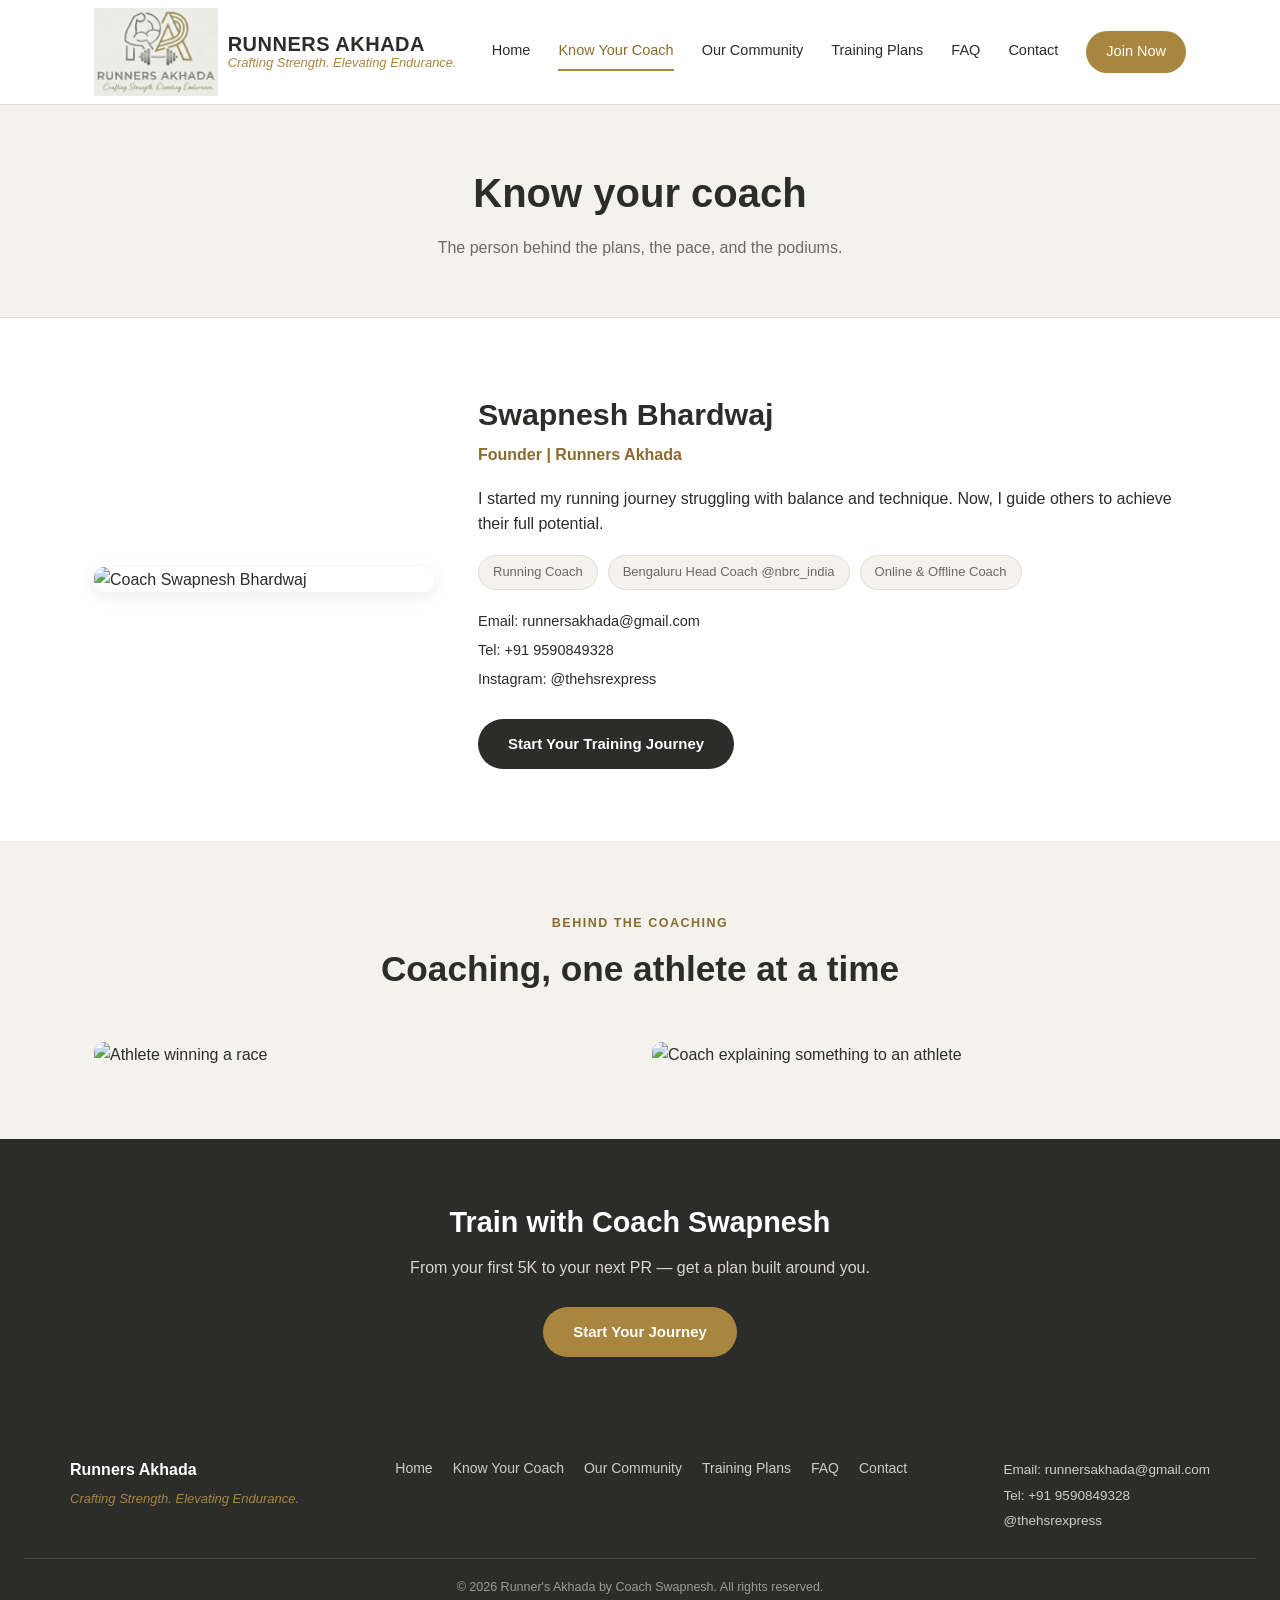
==== coach.html @ b5b7749e "Redesign: new nav tabs, logo, native forms, Google Sheets integration" ====
<!DOCTYPE html>
<html lang="en">
<head>
<meta charset="UTF-8">
<meta name="viewport" content="width=device-width, initial-scale=1.0">
<title>Know Your Coach — Runners Akhada</title>
<link rel="icon" href="assets/images/logo.jpeg">
<link rel="stylesheet" href="assets/style.css">
</head>
<body>

<header class="site-header">
  <div class="nav-wrap">
    <a href="index.html" class="brand">
      <img src="assets/images/logo.jpeg" alt="Runners Akhada logo">
      <span class="brand-text">
        <span class="name">RUNNERS AKHADA</span>
        <span class="tagline">Crafting Strength. Elevating Endurance.</span>
      </span>
    </a>
    <nav class="nav-links">
      <a href="index.html">Home</a>
      <a href="coach.html" class="active">Know Your Coach</a>
      <a href="community.html">Our Community</a>
      <a href="training.html">Training Plans</a>
      <a href="faq.html">FAQ</a>
      <a href="contact.html">Contact</a>
      <a href="form.html" class="nav-cta">Join Now</a>
    </nav>
    <button class="nav-toggle" aria-label="Toggle menu">&#9776;</button>
  </div>
</header>

<div class="page-hero">
  <h1>Know your coach</h1>
  <p>The person behind the plans, the pace, and the podiums.</p>
</div>

<section>
  <div class="container">
    <div class="coach-layout">
      <div class="coach-photo">
        <img src="https://framerusercontent.com/images/xiGLgNmDRwI4Eb32fKWvaq6P7h4.png" alt="Coach Swapnesh Bhardwaj">
      </div>
      <div>
        <div class="coach-title">Swapnesh Bhardwaj</div>
        <div class="coach-sub">Founder | Runners Akhada</div>
        <p>I started my running journey struggling with balance and technique. Now, I guide others to achieve their full potential.</p>
        <div class="coach-meta">
          <span>Running Coach</span>
          <span>Bengaluru Head Coach @nbrc_india</span>
          <span>Online &amp; Offline Coach</span>
        </div>
        <div class="coach-contact">
          <div>Email: runnersakhada@gmail.com</div>
          <div>Tel: +91 9590849328</div>
          <div><a href="https://www.instagram.com/thehsrexpress/" target="_blank" rel="noopener">Instagram: @thehsrexpress</a></div>
        </div>
        <a href="form.html" class="btn btn-dark" style="margin-top:22px;">Start Your Training Journey</a>
      </div>
    </div>
  </div>
</section>

<section class="bg-cream">
  <div class="container">
    <div class="section-head">
      <div class="eyebrow">Behind the coaching</div>
      <h2>Coaching, one athlete at a time</h2>
    </div>
    <div class="grid grid-2">
      <img src="https://framerusercontent.com/images/MWQJ2oXomYD1Ax98qj75iZ4owGE.png" alt="Athlete winning a race" style="border-radius:10px;">
      <img src="https://framerusercontent.com/images/8lKQIagOcEDwIqkeNZQlhcYDmXc.png" alt="Coach explaining something to an athlete" style="border-radius:10px;">
    </div>
  </div>
</section>

<section class="cta-band">
  <h2>Train with Coach Swapnesh</h2>
  <p>From your first 5K to your next PR — get a plan built around you.</p>
  <a href="form.html" class="btn btn-primary">Start Your Journey</a>
</section>

<footer class="site-footer">
  <div class="footer-inner">
    <div>
      <div class="footer-brand">Runners Akhada</div>
      <div class="footer-tagline">Crafting Strength. Elevating Endurance.</div>
    </div>
    <div class="footer-links">
      <a href="index.html">Home</a>
      <a href="coach.html">Know Your Coach</a>
      <a href="community.html">Our Community</a>
      <a href="training.html">Training Plans</a>
      <a href="faq.html">FAQ</a>
      <a href="contact.html">Contact</a>
    </div>
    <div class="footer-contact">
      <div>Email: runnersakhada@gmail.com</div>
      <div>Tel: +91 9590849328</div>
      <div><a href="https://www.instagram.com/thehsrexpress/" target="_blank" rel="noopener">@thehsrexpress</a></div>
    </div>
  </div>
  <div class="footer-bottom">&copy; 2026 Runner's Akhada by Coach Swapnesh. All rights reserved.</div>
</footer>

<script src="assets/script.js"></script>
</body>
</html>
---- assets/style.css ----
/* ============================================
   Runners Akhada — Main Stylesheet
   Palette pulled from new logo: charcoal grey + gold
   ============================================ */

:root {
  --gold: #a9863f;
  --gold-dark: #8a6c2f;
  --charcoal: #4a4a48;
  --charcoal-dark: #2c2c2a;
  --cream: #f4f2ec;
  --white: #ffffff;
  --text-main: #2c2c2a;
  --text-muted: #6b6a64;
  --border: #e2ded2;
  --radius: 10px;
  --shadow: 0 4px 18px rgba(0,0,0,0.08);
  --max-width: 1140px;
  font-size: 16px;
}

* { box-sizing: border-box; margin: 0; padding: 0; }

body {
  font-family: -apple-system, BlinkMacSystemFont, "Segoe UI", Roboto, Helvetica, Arial, sans-serif;
  color: var(--text-main);
  background: var(--white);
  line-height: 1.6;
  -webkit-font-smoothing: antialiased;
}

img { max-width: 100%; display: block; }
a { color: inherit; text-decoration: none; }
ul { list-style: none; }

.container {
  max-width: var(--max-width);
  margin: 0 auto;
  padding: 0 24px;
}

/* ---------- Header / Nav ---------- */
.site-header {
  position: sticky;
  top: 0;
  z-index: 100;
  background: var(--white);
  border-bottom: 1px solid var(--border);
}

.nav-wrap {
  max-width: var(--max-width);
  margin: 0 auto;
  padding: 8px 24px;
  display: flex;
  align-items: center;
  justify-content: space-between;
}

.brand {
  display: flex;
  align-items: center;
  gap: 10px;
}

.brand img {
  height: 88px;
  width: auto;
}

.brand-text {
  display: flex;
  flex-direction: column;
  line-height: 1.15;
}

.brand-text .name {
  font-weight: 700;
  font-size: 20px;
  letter-spacing: 0.5px;
  color: var(--charcoal-dark);
}

.brand-text .tagline {
  font-size: 13px;
  color: var(--gold);
  font-style: italic;
}

.nav-links {
  display: flex;
  align-items: center;
  gap: 28px;
}

.nav-links a {
  font-size: 14.5px;
  font-weight: 500;
  color: var(--text-main);
  padding: 6px 0;
  border-bottom: 2px solid transparent;
  transition: border-color 0.2s, color 0.2s;
}

.nav-links a:hover,
.nav-links a.active {
  color: var(--gold-dark);
  border-bottom-color: var(--gold);
}

.nav-cta {
  background: var(--gold);
  color: #fff !important;
  padding: 9px 20px !important;
  border-radius: 999px;
  border-bottom: none !important;
}

.nav-cta:hover {
  background: var(--gold-dark);
  border-bottom: none !important;
}

.nav-toggle {
  display: none;
  background: none;
  border: none;
  font-size: 24px;
  cursor: pointer;
  color: var(--charcoal-dark);
}

@media (max-width: 860px) {
  .nav-links {
    position: fixed;
    top: 104px;
    left: 0;
    right: 0;
    background: var(--white);
    flex-direction: column;
    align-items: flex-start;
    padding: 20px 24px;
    gap: 16px;
    border-bottom: 1px solid var(--border);
    box-shadow: var(--shadow);
    transform: translateY(-140%);
    transition: transform 0.25s ease;
  }
  .nav-links.open { transform: translateY(0); }
  .nav-toggle { display: block; }
}

/* ---------- Hero ---------- */
.hero {
  position: relative;
  background: linear-gradient(135deg, var(--charcoal-dark), var(--charcoal));
  color: #fff;
  padding: 90px 24px 100px;
  text-align: center;
  overflow: hidden;
}

.hero::after {
  content: "";
  position: absolute;
  inset: 0;
  background: radial-gradient(circle at 80% 20%, rgba(169,134,63,0.25), transparent 60%);
  pointer-events: none;
}

.hero-inner {
  position: relative;
  z-index: 1;
  max-width: 760px;
  margin: 0 auto;
}

.hero .eyebrow {
  color: var(--gold);
  text-transform: uppercase;
  letter-spacing: 2px;
  font-size: 13px;
  font-weight: 600;
  margin-bottom: 14px;
}

.hero h1 {
  font-size: clamp(2.1rem, 5vw, 3.2rem);
  font-weight: 700;
  line-height: 1.15;
  margin-bottom: 18px;
}

.hero p.lead {
  font-size: 17px;
  color: #d8d6ce;
  max-width: 560px;
  margin: 0 auto 32px;
}

.btn {
  display: inline-block;
  padding: 13px 30px;
  border-radius: 999px;
  font-weight: 600;
  font-size: 15px;
  cursor: pointer;
  border: none;
  transition: transform 0.15s ease, background 0.2s;
}

.btn-primary {
  background: var(--gold);
  color: #fff;
}
.btn-primary:hover { background: var(--gold-dark); transform: translateY(-1px); }

.btn-outline {
  background: transparent;
  color: #fff;
  border: 1.5px solid rgba(255,255,255,0.5);
}
.btn-outline:hover { border-color: #fff; }

.btn-dark {
  background: var(--charcoal-dark);
  color: #fff;
}
.btn-dark:hover { background: #1c1c1b; }

/* ---------- Section basics ---------- */
section { padding: 72px 0; }
.section-tight { padding: 48px 0; }

.section-head {
  text-align: center;
  max-width: 620px;
  margin: 0 auto 44px;
}

.section-head .eyebrow {
  color: var(--gold-dark);
  text-transform: uppercase;
  letter-spacing: 1.5px;
  font-size: 12.5px;
  font-weight: 700;
  margin-bottom: 8px;
}

.section-head h2 {
  font-size: clamp(1.6rem, 3.5vw, 2.2rem);
  font-weight: 700;
  color: var(--charcoal-dark);
  margin-bottom: 10px;
}

.section-head p {
  color: var(--text-muted);
  font-size: 15.5px;
}

.bg-cream { background: var(--cream); }

/* ---------- Cards / Grid ---------- */
.grid {
  display: grid;
  gap: 24px;
}
.grid-4 { grid-template-columns: repeat(4, 1fr); }
.grid-3 { grid-template-columns: repeat(3, 1fr); }
.grid-2 { grid-template-columns: repeat(2, 1fr); }

@media (max-width: 900px) {
  .grid-4 { grid-template-columns: repeat(2, 1fr); }
  .grid-3 { grid-template-columns: repeat(2, 1fr); }
}
@media (max-width: 620px) {
  .grid-4, .grid-3, .grid-2 { grid-template-columns: 1fr; }
}

.card {
  background: #fff;
  border: 1px solid var(--border);
  border-radius: var(--radius);
  padding: 26px 22px;
  transition: box-shadow 0.2s, transform 0.2s;
}
.card:hover { box-shadow: var(--shadow); transform: translateY(-3px); }

.card .icon-wrap {
  width: 48px;
  height: 48px;
  border-radius: 12px;
  background: rgba(169,134,63,0.12);
  display: flex;
  align-items: center;
  justify-content: center;
  margin-bottom: 16px;
  font-size: 22px;
  color: var(--gold-dark);
}

.card h3 {
  font-size: 17px;
  font-weight: 700;
  margin-bottom: 8px;
  color: var(--charcoal-dark);
}

.card p {
  font-size: 14.5px;
  color: var(--text-muted);
}

/* ---------- Stats ---------- */
.stats {
  display: grid;
  grid-template-columns: repeat(4, 1fr);
  gap: 24px;
  text-align: center;
}
.stats.stats-3 { grid-template-columns: repeat(3, 1fr); }
.stats .stat-num {
  font-size: 2.4rem;
  font-weight: 700;
  color: var(--gold-dark);
}
.stats .stat-label {
  font-size: 13.5px;
  color: var(--text-muted);
  margin-top: 4px;
}
@media (max-width: 620px) {
  .stats { grid-template-columns: repeat(2, 1fr); }
  .stats.stats-3 { grid-template-columns: 1fr; }
}

/* ---------- Testimonials ---------- */
.testimonial-card {
  background: #fff;
  border: 1px solid var(--border);
  border-radius: var(--radius);
  overflow: hidden;
}
.testimonial-card img {
  width: 100%;
  height: 220px;
  object-fit: cover;
}
.testimonial-card .body { padding: 20px; }
.testimonial-card h4 { font-size: 15px; color: var(--gold-dark); margin-bottom: 8px; }
.testimonial-card p.quote { font-size: 14px; color: var(--text-muted); font-style: italic; margin-bottom: 14px; }
.testimonial-card .who { font-size: 13.5px; font-weight: 700; color: var(--charcoal-dark); }
.testimonial-card .role { font-size: 12.5px; color: var(--text-muted); }

/* ---------- Coach section ---------- */
.coach-layout {
  display: grid;
  grid-template-columns: 340px 1fr;
  gap: 44px;
  align-items: center;
}
@media (max-width: 800px) {
  .coach-layout { grid-template-columns: 1fr; }
}
.coach-photo img {
  border-radius: var(--radius);
  box-shadow: var(--shadow);
}
.coach-title { font-size: 1.9rem; font-weight: 700; color: var(--charcoal-dark); margin-bottom: 4px; }
.coach-sub { color: var(--gold-dark); font-weight: 600; margin-bottom: 18px; }
.coach-meta { display: flex; flex-wrap: wrap; gap: 10px; margin: 18px 0; }
.coach-meta span {
  background: var(--cream);
  border: 1px solid var(--border);
  padding: 6px 14px;
  border-radius: 999px;
  font-size: 13px;
  color: var(--text-muted);
}
.coach-contact { margin-top: 20px; font-size: 14.5px; color: var(--text-main); }
.coach-contact div { margin-bottom: 6px; }

/* ---------- Community grid ---------- */
.community-grid {
  display: grid;
  grid-template-columns: repeat(3, 1fr);
  gap: 16px;
}
.community-grid img {
  border-radius: var(--radius);
  height: 220px;
  width: 100%;
  object-fit: cover;
}
@media (max-width: 700px) {
  .community-grid { grid-template-columns: repeat(2, 1fr); }
}

/* ---------- FAQ ---------- */
.faq-item {
  border-bottom: 1px solid var(--border);
}
.faq-question {
  width: 100%;
  text-align: left;
  background: none;
  border: none;
  padding: 20px 4px;
  font-size: 15.5px;
  font-weight: 600;
  color: var(--charcoal-dark);
  display: flex;
  justify-content: space-between;
  align-items: center;
  cursor: pointer;
}
.faq-question .plus {
  font-size: 20px;
  color: var(--gold);
  transition: transform 0.2s;
  flex-shrink: 0;
  margin-left: 16px;
}
.faq-item.open .faq-question .plus { transform: rotate(45deg); }

.faq-answer {
  max-height: 0;
  overflow: hidden;
  transition: max-height 0.25s ease;
  font-size: 14.5px;
  color: var(--text-muted);
}
.faq-item.open .faq-answer { max-height: 300px; }
.faq-answer p { padding: 0 4px 20px; }

/* ---------- Forms ---------- */
.form-card {
  background: #fff;
  border: 1px solid var(--border);
  border-radius: var(--radius);
  padding: 36px;
  max-width: 560px;
  margin: 0 auto;
  box-shadow: var(--shadow);
}
.form-card-wide { max-width: 720px; }
.form-row-2 {
  display: grid;
  grid-template-columns: 1fr 1fr;
  gap: 18px;
}
@media (max-width: 560px) {
  .form-row-2 { grid-template-columns: 1fr; }
}
.form-row { margin-bottom: 18px; }
.form-row label {
  display: block;
  font-size: 13.5px;
  font-weight: 600;
  color: var(--charcoal-dark);
  margin-bottom: 6px;
}
.form-row input,
.form-row select,
.form-row textarea {
  width: 100%;
  padding: 11px 14px;
  border: 1px solid var(--border);
  border-radius: 8px;
  font-size: 14.5px;
  font-family: inherit;
  background: var(--cream);
}
.form-row input:focus,
.form-row select:focus,
.form-row textarea:focus {
  outline: none;
  border-color: var(--gold);
  background: #fff;
}
.form-row textarea { resize: vertical; min-height: 100px; }

.form-section-title {
  font-size: 16px;
  font-weight: 700;
  color: var(--gold-dark);
  margin: 30px 0 16px;
  padding-bottom: 8px;
  border-bottom: 1px solid var(--border);
}
.form-section-title:first-child { margin-top: 0; }

.checkbox-group {
  display: flex;
  flex-wrap: wrap;
  gap: 10px;
}
.checkbox-group label {
  display: flex;
  align-items: center;
  gap: 7px;
  background: var(--cream);
  border: 1px solid var(--border);
  padding: 8px 13px;
  border-radius: 8px;
  font-size: 13.5px;
  font-weight: 500;
  color: var(--text-main);
  cursor: pointer;
}
.checkbox-group input {
  width: auto;
  accent-color: var(--gold);
}

.field-hint { display: block; font-size: 12.5px; color: var(--text-muted); font-weight: 400; margin-top: 4px; }

.form-submit {
  width: 100%;
  padding: 13px;
  font-size: 15px;
}
.form-note {
  font-size: 13px;
  color: var(--text-muted);
  margin-top: 14px;
  text-align: center;
}
.form-success {
  display: none;
  background: rgba(169,134,63,0.12);
  border: 1px solid var(--gold);
  color: var(--gold-dark);
  padding: 14px 16px;
  border-radius: 8px;
  font-size: 14px;
  margin-bottom: 18px;
}

/* ---------- CTA band ---------- */
.cta-band {
  background: var(--charcoal-dark);
  color: #fff;
  text-align: center;
  padding: 60px 24px;
}
.cta-band h2 { font-size: 1.8rem; margin-bottom: 10px; }
.cta-band p { color: #d8d6ce; margin-bottom: 26px; }

/* ---------- Footer ---------- */
.site-footer {
  background: var(--charcoal-dark);
  color: #cfcdc4;
  padding: 40px 24px 24px;
}
.footer-inner {
  max-width: var(--max-width);
  margin: 0 auto;
  display: flex;
  justify-content: space-between;
  flex-wrap: wrap;
  gap: 24px;
  margin-bottom: 24px;
}
.footer-brand { font-weight: 700; color: #fff; font-size: 16px; margin-bottom: 6px; }
.footer-tagline { font-size: 13px; color: var(--gold); font-style: italic; }
.footer-links { display: flex; gap: 20px; flex-wrap: wrap; font-size: 14px; }
.footer-links a:hover { color: var(--gold); }
.footer-contact { font-size: 13.5px; line-height: 1.9; }
.footer-bottom {
  border-top: 1px solid rgba(255,255,255,0.1);
  padding-top: 18px;
  font-size: 12.5px;
  color: #9c9a92;
  text-align: center;
}

/* ---------- Page hero (inner pages) ---------- */
.page-hero {
  background: var(--cream);
  padding: 56px 24px;
  text-align: center;
  border-bottom: 1px solid var(--border);
}
.page-hero h1 {
  font-size: clamp(1.8rem, 4vw, 2.5rem);
  font-weight: 700;
  color: var(--charcoal-dark);
}
.page-hero p {
  color: var(--text-muted);
  margin-top: 10px;
  max-width: 520px;
  margin-left: auto;
  margin-right: auto;
}
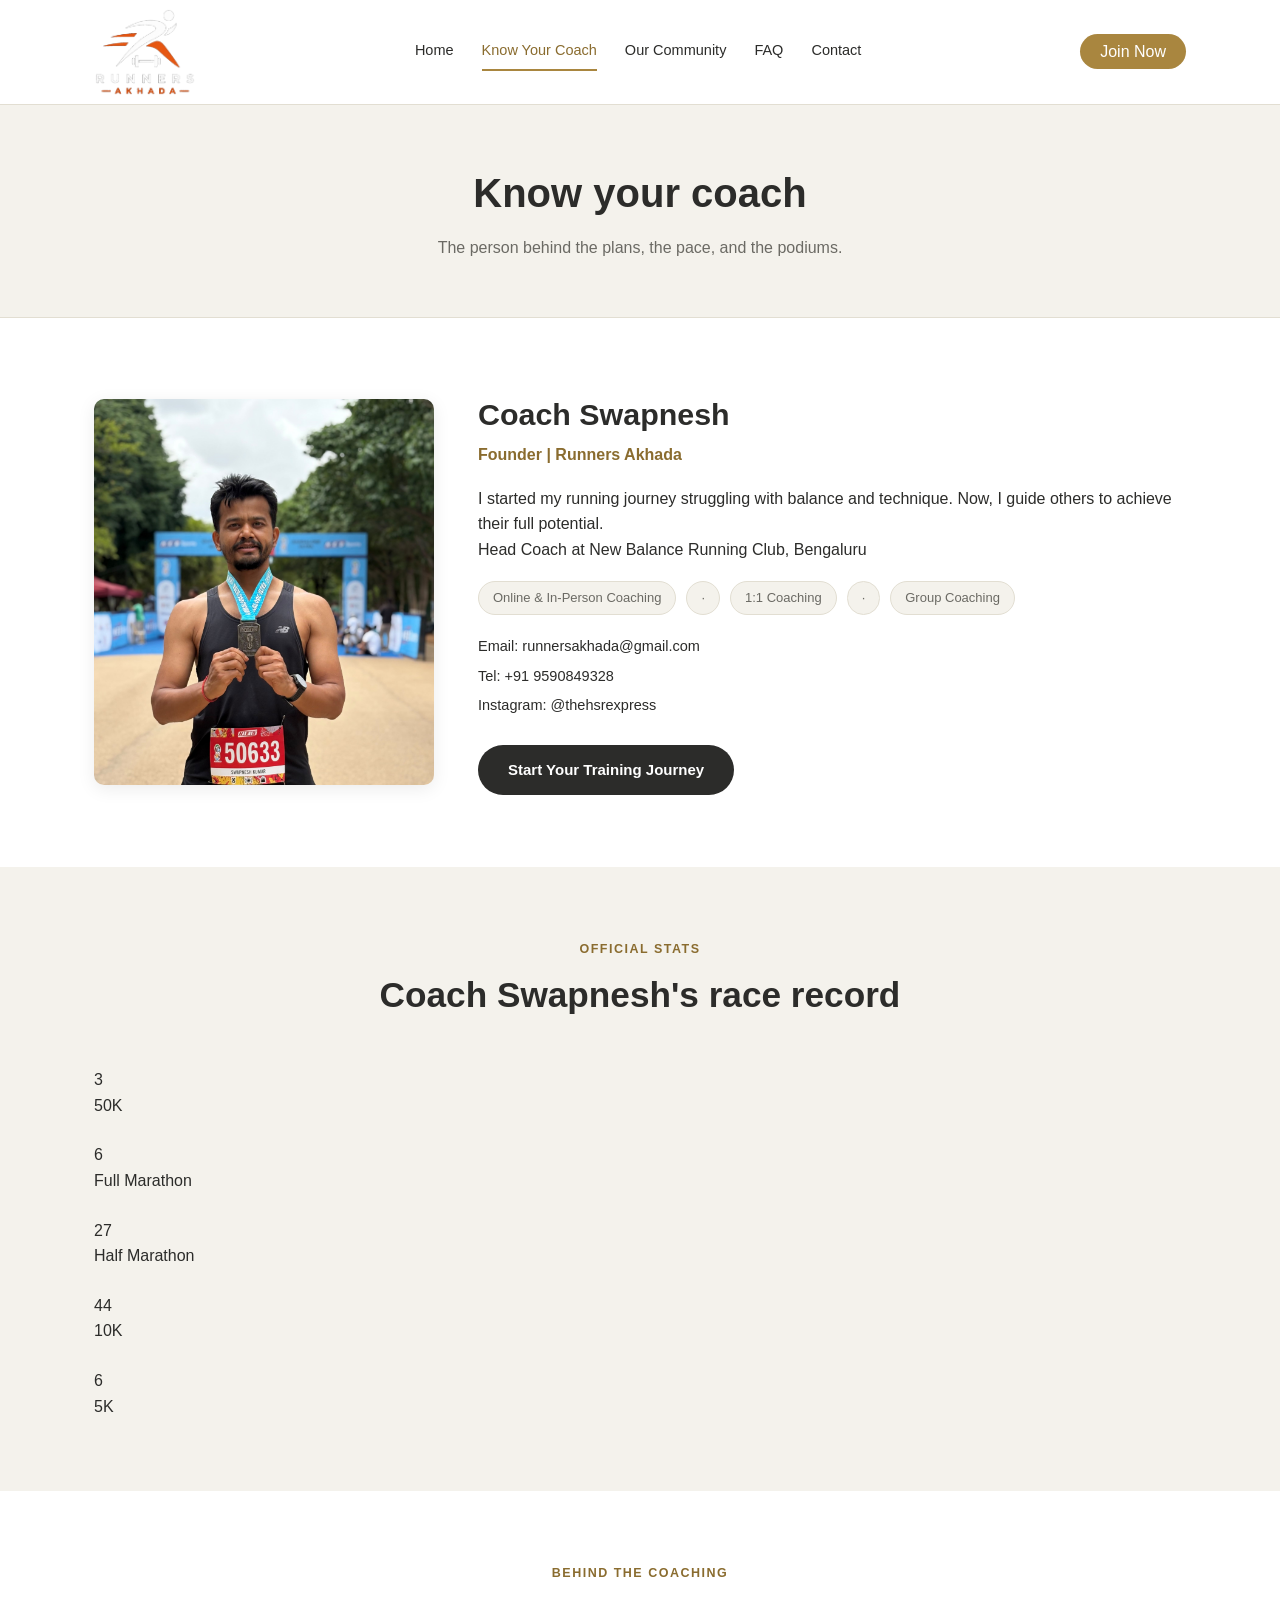
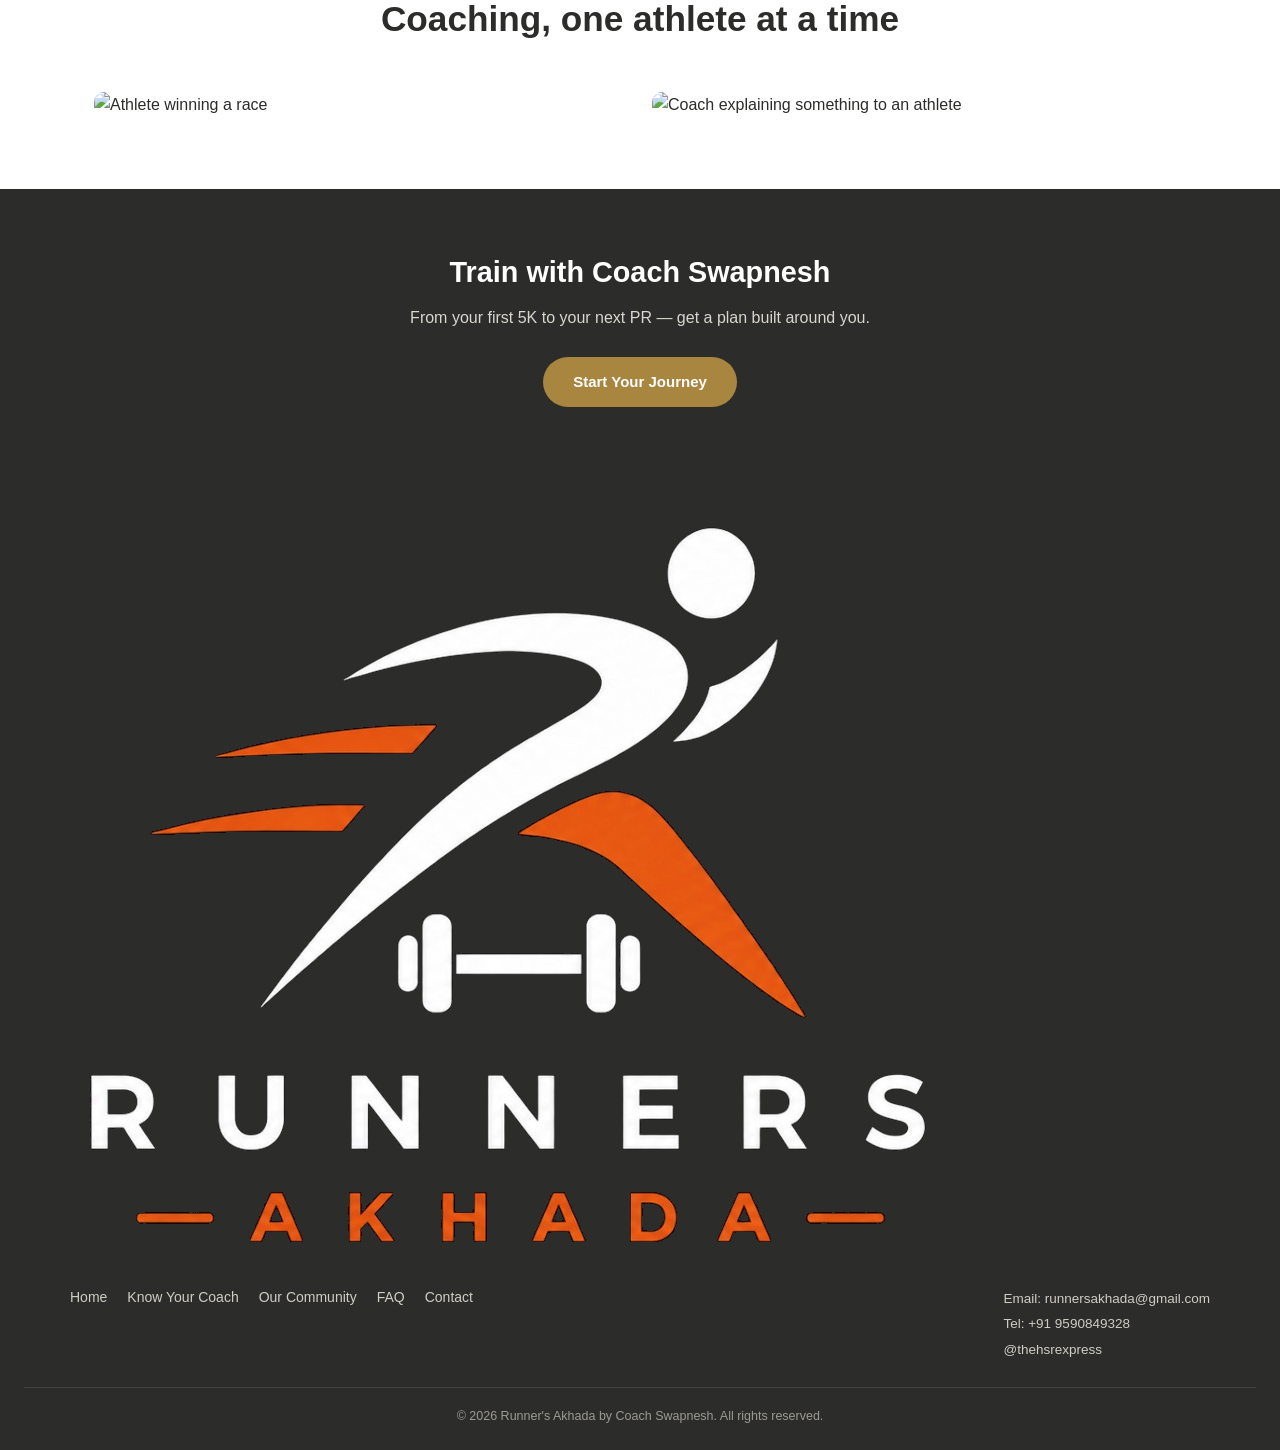
==== commit ef7239a3: "added feedback, changed the logo and layout" ====
--- a/coach.html
+++ b/coach.html
@@ -4,7 +4,7 @@
 <meta charset="UTF-8">
 <meta name="viewport" content="width=device-width, initial-scale=1.0">
 <title>Know Your Coach — Runners Akhada</title>
-<link rel="icon" href="assets/images/logo.jpeg">
+<link rel="icon" href="assets/images/logo-dark.png">
 <link rel="stylesheet" href="assets/style.css">
 </head>
 <body>
@@ -12,22 +12,19 @@
 <header class="site-header">
   <div class="nav-wrap">
     <a href="index.html" class="brand">
-      <img src="assets/images/logo.jpeg" alt="Runners Akhada logo">
-      <span class="brand-text">
-        <span class="name">RUNNERS AKHADA</span>
-        <span class="tagline">Crafting Strength. Elevating Endurance.</span>
-      </span>
+      <img src="assets/images/logo-dark.png" alt="Runners Akhada logo">
     </a>
     <nav class="nav-links">
       <a href="index.html">Home</a>
       <a href="coach.html" class="active">Know Your Coach</a>
       <a href="community.html">Our Community</a>
-      <a href="training.html">Training Plans</a>
       <a href="faq.html">FAQ</a>
       <a href="contact.html">Contact</a>
+          </nav>
+    <div class="nav-right">
       <a href="form.html" class="nav-cta">Join Now</a>
-    </nav>
-    <button class="nav-toggle" aria-label="Toggle menu">&#9776;</button>
+      <button class="nav-toggle" aria-label="Toggle menu">&#9776;</button>
+    </div>
   </div>
 </header>
 
@@ -40,17 +37,23 @@
   <div class="container">
     <div class="coach-layout">
       <div class="coach-photo">
-        <img src="https://framerusercontent.com/images/xiGLgNmDRwI4Eb32fKWvaq6P7h4.png" alt="Coach Swapnesh Bhardwaj">
+        <img src="assets/images/coach-profile.jpg" alt="Coach Swapnesh">
       </div>
       <div>
-        <div class="coach-title">Swapnesh Bhardwaj</div>
+        <div class="coach-title">Coach Swapnesh</div>
         <div class="coach-sub">Founder | Runners Akhada</div>
         <p>I started my running journey struggling with balance and technique. Now, I guide others to achieve their full potential.</p>
+
+        <div class="coach-highlight">Head Coach at <span>New Balance Running Club</span>, Bengaluru</div>
+
         <div class="coach-meta">
-          <span>Running Coach</span>
-          <span>Bengaluru Head Coach @nbrc_india</span>
-          <span>Online &amp; Offline Coach</span>
+          <span>Online &amp; In-Person Coaching</span>
+          <span class="divider">&middot;</span>
+          <span>1:1 Coaching</span>
+          <span class="divider">&middot;</span>
+          <span>Group Coaching</span>
         </div>
+
         <div class="coach-contact">
           <div>Email: runnersakhada@gmail.com</div>
           <div>Tel: +91 9590849328</div>
@@ -63,6 +66,37 @@
 </section>
 
 <section class="bg-cream">
+  <div class="container">
+    <div class="section-head">
+      <div class="eyebrow">Official Stats</div>
+      <h2>Coach Swapnesh's race record</h2>
+    </div>
+    <div class="grid grid-5 race-record-grid">
+      <div class="record-card">
+        <div class="record-count">3</div>
+        <div class="record-distance">50K</div>
+      </div>
+      <div class="record-card">
+        <div class="record-count">6</div>
+        <div class="record-distance">Full Marathon</div>
+      </div>
+      <div class="record-card">
+        <div class="record-count">27</div>
+        <div class="record-distance">Half Marathon</div>
+      </div>
+      <div class="record-card">
+        <div class="record-count">44</div>
+        <div class="record-distance">10K</div>
+      </div>
+      <div class="record-card">
+        <div class="record-count">6</div>
+        <div class="record-distance">5K</div>
+      </div>
+    </div>
+  </div>
+</section>
+
+<section>
   <div class="container">
     <div class="section-head">
       <div class="eyebrow">Behind the coaching</div>
@@ -84,14 +118,12 @@
 <footer class="site-footer">
   <div class="footer-inner">
     <div>
-      <div class="footer-brand">Runners Akhada</div>
-      <div class="footer-tagline">Crafting Strength. Elevating Endurance.</div>
+      <img src="assets/images/logo-dark.png" alt="Runners Akhada logo" class="footer-logo">
     </div>
     <div class="footer-links">
       <a href="index.html">Home</a>
       <a href="coach.html">Know Your Coach</a>
       <a href="community.html">Our Community</a>
-      <a href="training.html">Training Plans</a>
       <a href="faq.html">FAQ</a>
       <a href="contact.html">Contact</a>
     </div>
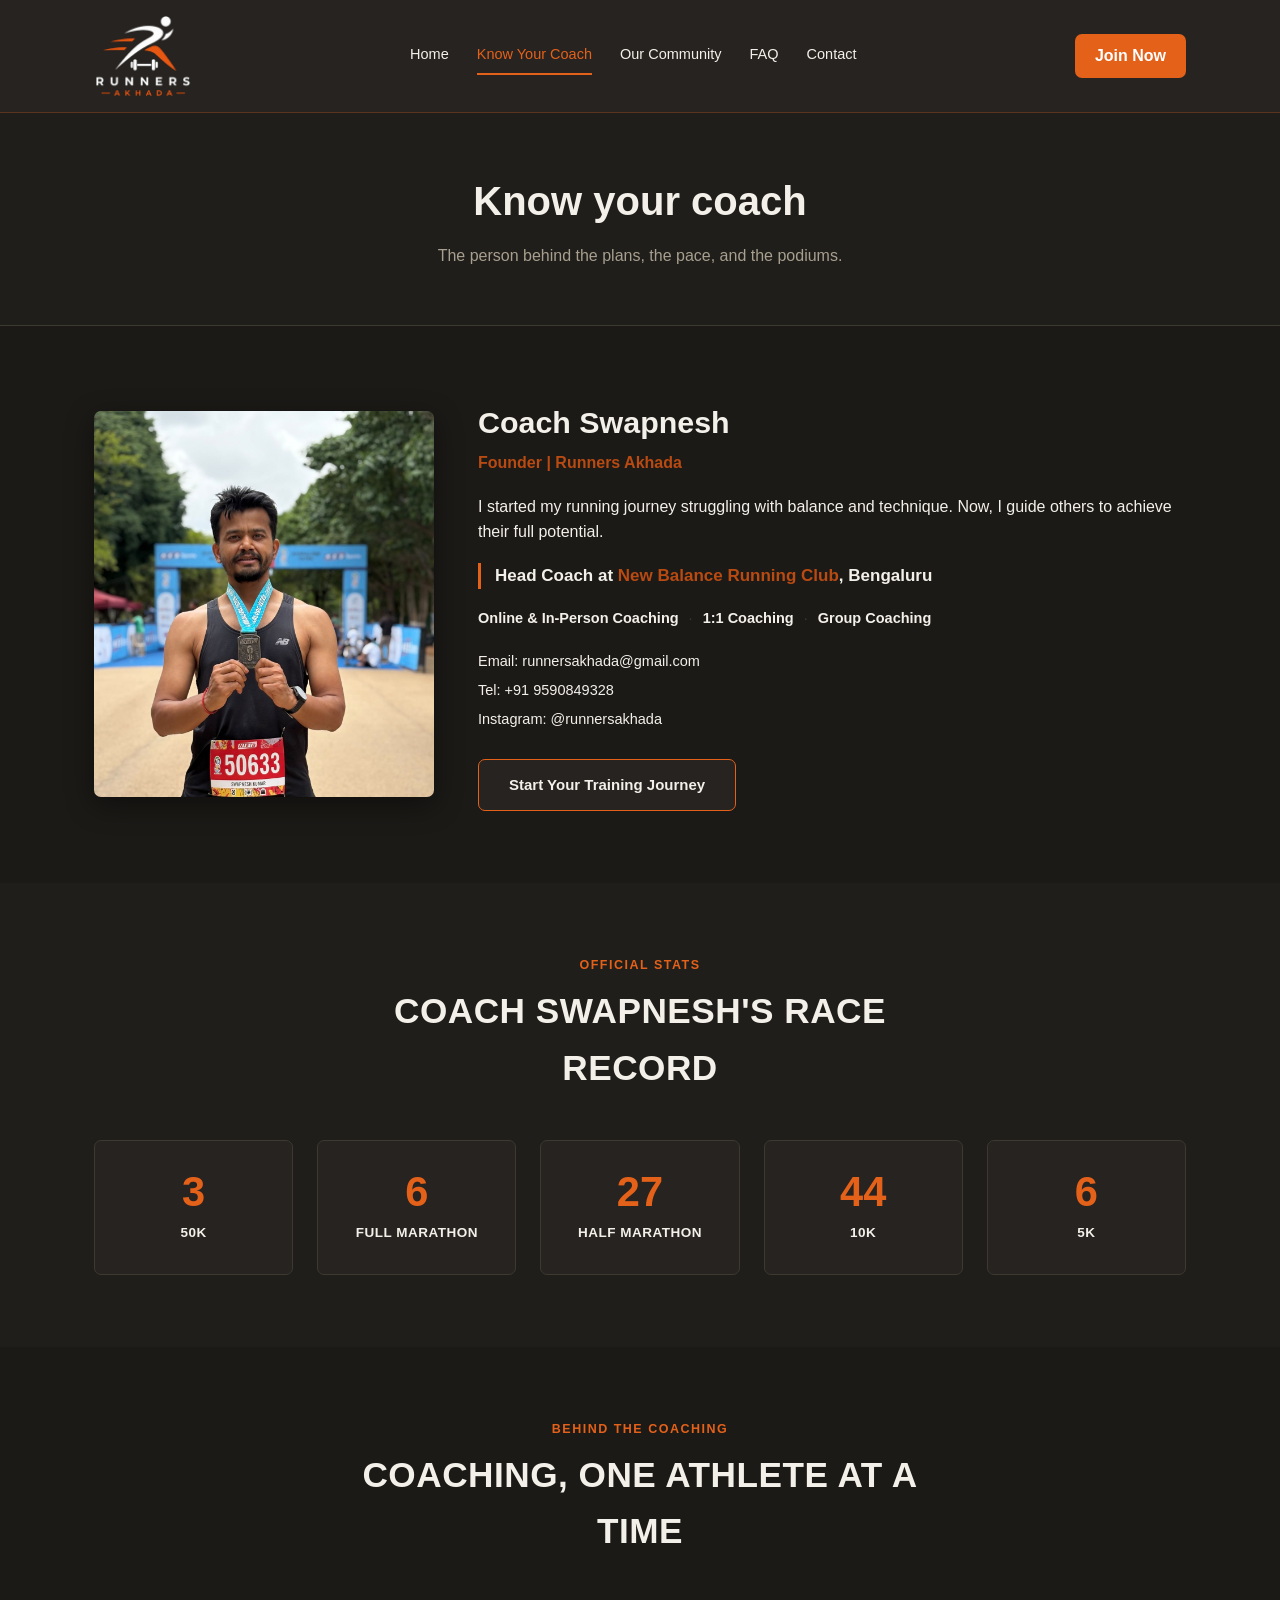
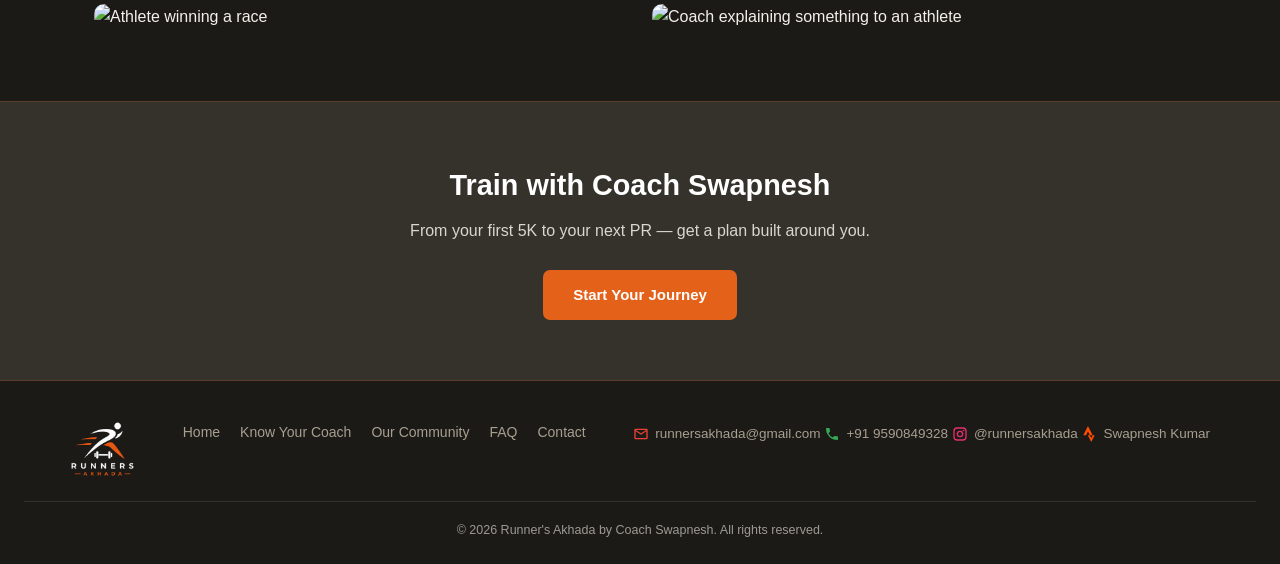
==== commit 6b61333f: "added hero image, fixed the community images" ====
--- a/coach.html
+++ b/coach.html
@@ -57,7 +57,7 @@
         <div class="coach-contact">
           <div>Email: runnersakhada@gmail.com</div>
           <div>Tel: +91 9590849328</div>
-          <div><a href="https://www.instagram.com/thehsrexpress/" target="_blank" rel="noopener">Instagram: @thehsrexpress</a></div>
+          <div class="icon-instagram"><a href="https://www.instagram.com/runnersakhada/" target="_blank" rel="noopener">Instagram: @runnersakhada</a></div>
         </div>
         <a href="form.html" class="btn btn-dark" style="margin-top:22px;">Start Your Training Journey</a>
       </div>
@@ -128,9 +128,10 @@
       <a href="contact.html">Contact</a>
     </div>
     <div class="footer-contact">
-      <div>Email: runnersakhada@gmail.com</div>
-      <div>Tel: +91 9590849328</div>
-      <div><a href="https://www.instagram.com/thehsrexpress/" target="_blank" rel="noopener">@thehsrexpress</a></div>
+      <div class="icon-email"><svg viewBox="0 0 24 24"><path d="M20 4H4a2 2 0 0 0-2 2v12a2 2 0 0 0 2 2h16a2 2 0 0 0 2-2V6a2 2 0 0 0-2-2zm0 2-8 5-8-5h16zm0 12H4V8l8 5 8-5v10z"/></svg> runnersakhada@gmail.com</div>
+      <div class="icon-phone"><svg viewBox="0 0 24 24"><path d="M6.62 10.79a15.05 15.05 0 0 0 6.59 6.59l2.2-2.2a1 1 0 0 1 1.01-.24c1.12.37 2.33.57 3.58.57a1 1 0 0 1 1 1V20a1 1 0 0 1-1 1A17 17 0 0 1 3 4a1 1 0 0 1 1-1h3.5a1 1 0 0 1 1 1c0 1.25.2 2.46.57 3.58a1 1 0 0 1-.24 1.01l-2.2 2.2z"/></svg> +91 9590849328</div>
+      <div class="icon-instagram"><a href="https://www.instagram.com/runnersakhada/" target="_blank" rel="noopener"><svg viewBox="0 0 24 24"><path d="M7.8 2h8.4A5.8 5.8 0 0 1 22 7.8v8.4a5.8 5.8 0 0 1-5.8 5.8H7.8A5.8 5.8 0 0 1 2 16.2V7.8A5.8 5.8 0 0 1 7.8 2zm-.2 2A3.6 3.6 0 0 0 4 7.6v8.8A3.6 3.6 0 0 0 7.6 20h8.8a3.6 3.6 0 0 0 3.6-3.6V7.6A3.6 3.6 0 0 0 16.4 4H7.6zm9.65 1.5a1.25 1.25 0 1 1 0 2.5 1.25 1.25 0 0 1 0-2.5zM12 7a5 5 0 1 1 0 10 5 5 0 0 1 0-10zm0 2a3 3 0 1 0 0 6 3 3 0 0 0 0-6z"/></svg> @runnersakhada</a></div>
+      <div class="icon-strava"><a href="https://strava.app.link/IM3KowOZn5b" target="_blank" rel="noopener"><svg viewBox="0 0 24 24"><path d="M15.387 17.944l-2.089-4.116h-3.065L15.387 24l5.15-10.172h-3.066m-7.008-5.599l2.836 5.598h4.172L10.463 0l-7 13.828h4.169"/></svg> Swapnesh Kumar</a></div>
     </div>
   </div>
   <div class="footer-bottom">&copy; 2026 Runner's Akhada by Coach Swapnesh. All rights reserved.</div>
--- a/assets/style.css
+++ b/assets/style.css
@@ -4,17 +4,20 @@
    ============================================ */
 
 :root {
-  --gold: #a9863f;
-  --gold-dark: #8a6c2f;
-  --charcoal: #4a4a48;
-  --charcoal-dark: #2c2c2a;
-  --cream: #f4f2ec;
-  --white: #ffffff;
-  --text-main: #2c2c2a;
-  --text-muted: #6b6a64;
-  --border: #e2ded2;
-  --radius: 10px;
-  --shadow: 0 4px 18px rgba(0,0,0,0.08);
+  /* Charcoal-black theme -- orange (from logo) as the sharp accent */
+  --gold: #e4611a;
+  --gold-dark: #b84a12;
+  --charcoal: #35322c;
+  --charcoal-dark: #1c1a17;
+  --surface: #262320;
+  --surface-alt: #201e1a;
+  --cream: var(--surface-alt);
+  --white: var(--surface);
+  --text-main: #f3f0e9;
+  --text-muted: #a79f8f;
+  --border: #3d3930;
+  --radius: 7px;
+  --shadow: 0 8px 28px rgba(0,0,0,0.45);
   --max-width: 1140px;
   font-size: 16px;
 }
@@ -24,7 +27,7 @@
 body {
   font-family: -apple-system, BlinkMacSystemFont, "Segoe UI", Roboto, Helvetica, Arial, sans-serif;
   color: var(--text-main);
-  background: var(--white);
+  background: var(--charcoal-dark);
   line-height: 1.6;
   -webkit-font-smoothing: antialiased;
 }
@@ -44,52 +47,37 @@
   position: sticky;
   top: 0;
   z-index: 100;
-  background: var(--white);
-  border-bottom: 1px solid var(--border);
+  background: var(--surface);
+  border-bottom: 1px solid rgba(228,97,26,0.28);
 }
 
 .nav-wrap {
   max-width: var(--max-width);
   margin: 0 auto;
-  padding: 8px 24px;
-  display: flex;
-  align-items: center;
-  justify-content: space-between;
+  padding: 14px 24px;
+  display: grid;
+  grid-template-columns: auto 1fr auto;
+  align-items: center;
+  gap: 20px;
 }
 
 .brand {
   display: flex;
   align-items: center;
-  gap: 10px;
+  justify-self: start;
 }
 
 .brand img {
-  height: 88px;
+  height: 84px;
   width: auto;
-}
-
-.brand-text {
-  display: flex;
-  flex-direction: column;
-  line-height: 1.15;
-}
-
-.brand-text .name {
-  font-weight: 700;
-  font-size: 20px;
-  letter-spacing: 0.5px;
-  color: var(--charcoal-dark);
-}
-
-.brand-text .tagline {
-  font-size: 13px;
-  color: var(--gold);
-  font-style: italic;
+  display: block;
 }
 
 .nav-links {
   display: flex;
   align-items: center;
+  justify-content: center;
+  justify-self: center;
   gap: 28px;
 }
 
@@ -104,21 +92,36 @@
 
 .nav-links a:hover,
 .nav-links a.active {
-  color: var(--gold-dark);
+  color: var(--gold);
   border-bottom-color: var(--gold);
+}
+
+.nav-right {
+  display: flex;
+  align-items: center;
+  gap: 14px;
+  justify-self: end;
 }
 
 .nav-cta {
   background: var(--gold);
   color: #fff !important;
+  font-weight: 700;
   padding: 9px 20px !important;
-  border-radius: 999px;
+  border-radius: 7px;
   border-bottom: none !important;
 }
 
 .nav-cta:hover {
   background: var(--gold-dark);
   border-bottom: none !important;
+}
+
+.nav-cta-disabled {
+  background: #3a372f !important;
+  color: #7f7a6c !important;
+  pointer-events: none;
+  cursor: default;
 }
 
 .nav-toggle {
@@ -127,18 +130,20 @@
   border: none;
   font-size: 24px;
   cursor: pointer;
-  color: var(--charcoal-dark);
+  color: var(--text-main);
 }
 
 @media (max-width: 860px) {
+  .nav-wrap { grid-template-columns: auto auto; }
   .nav-links {
     position: fixed;
-    top: 104px;
+    top: 100px;
     left: 0;
     right: 0;
-    background: var(--white);
+    background: var(--surface);
     flex-direction: column;
     align-items: flex-start;
+    justify-content: flex-start;
     padding: 20px 24px;
     gap: 16px;
     border-bottom: 1px solid var(--border);
@@ -151,6 +156,40 @@
 }
 
 /* ---------- Hero ---------- */
+/* ---------- Hero Video Background ---------- */
+.hero-video {
+  position: relative;
+  color: #fff;
+  padding: 120px 24px 130px;
+  text-align: center;
+  overflow: hidden;
+  min-height: 85vh;
+  display: flex;
+  align-items: center;
+  justify-content: center;
+}
+.hero-video video {
+  position: absolute;
+  inset: 0;
+  width: 100%;
+  height: 100%;
+  object-fit: cover;
+  z-index: 0;
+}
+.hero-video::after {
+  content: "";
+  position: absolute;
+  inset: 0;
+  background: rgba(0, 0, 0, 0.55);
+  z-index: 1;
+}
+.hero-video .hero-inner {
+  position: relative;
+  z-index: 2;
+  max-width: 760px;
+  margin: 0 auto;
+}
+
 .hero {
   position: relative;
   background: linear-gradient(135deg, var(--charcoal-dark), var(--charcoal));
@@ -164,7 +203,7 @@
   content: "";
   position: absolute;
   inset: 0;
-  background: radial-gradient(circle at 80% 20%, rgba(169,134,63,0.25), transparent 60%);
+  background: radial-gradient(circle at 80% 20%, rgba(228,97,26,0.28), transparent 60%);
   pointer-events: none;
 }
 
@@ -201,7 +240,7 @@
 .btn {
   display: inline-block;
   padding: 13px 30px;
-  border-radius: 999px;
+  border-radius: 7px;
   font-weight: 600;
   font-size: 15px;
   cursor: pointer;
@@ -223,10 +262,11 @@
 .btn-outline:hover { border-color: #fff; }
 
 .btn-dark {
-  background: var(--charcoal-dark);
-  color: #fff;
-}
-.btn-dark:hover { background: #1c1c1b; }
+  background: var(--surface);
+  color: var(--text-main);
+  border: 1.5px solid var(--gold);
+}
+.btn-dark:hover { background: var(--gold); color: #fff; }
 
 /* ---------- Section basics ---------- */
 section { padding: 72px 0; }
@@ -239,7 +279,7 @@
 }
 
 .section-head .eyebrow {
-  color: var(--gold-dark);
+  color: var(--gold);
   text-transform: uppercase;
   letter-spacing: 1.5px;
   font-size: 12.5px;
@@ -249,8 +289,10 @@
 
 .section-head h2 {
   font-size: clamp(1.6rem, 3.5vw, 2.2rem);
-  font-weight: 700;
-  color: var(--charcoal-dark);
+  font-weight: 800;
+  color: var(--text-main);
+  text-transform: uppercase;
+  letter-spacing: 0.5px;
   margin-bottom: 10px;
 }
 
@@ -269,17 +311,20 @@
 .grid-4 { grid-template-columns: repeat(4, 1fr); }
 .grid-3 { grid-template-columns: repeat(3, 1fr); }
 .grid-2 { grid-template-columns: repeat(2, 1fr); }
+.grid-5 { grid-template-columns: repeat(5, 1fr); }
 
 @media (max-width: 900px) {
   .grid-4 { grid-template-columns: repeat(2, 1fr); }
   .grid-3 { grid-template-columns: repeat(2, 1fr); }
+  .grid-5 { grid-template-columns: repeat(3, 1fr); }
 }
 @media (max-width: 620px) {
   .grid-4, .grid-3, .grid-2 { grid-template-columns: 1fr; }
+  .grid-5 { grid-template-columns: repeat(2, 1fr); }
 }
 
 .card {
-  background: #fff;
+  background: var(--surface);
   border: 1px solid var(--border);
   border-radius: var(--radius);
   padding: 26px 22px;
@@ -291,20 +336,20 @@
   width: 48px;
   height: 48px;
   border-radius: 12px;
-  background: rgba(169,134,63,0.12);
+  background: rgba(228,97,26,0.18);
   display: flex;
   align-items: center;
   justify-content: center;
   margin-bottom: 16px;
   font-size: 22px;
-  color: var(--gold-dark);
+  color: var(--gold);
 }
 
 .card h3 {
   font-size: 17px;
   font-weight: 700;
   margin-bottom: 8px;
-  color: var(--charcoal-dark);
+  color: var(--text-main);
 }
 
 .card p {
@@ -312,7 +357,90 @@
   color: var(--text-muted);
 }
 
+/* ---------- Coach race record cards ---------- */
+.record-card {
+  background: var(--surface);
+  border: 1px solid var(--border);
+  border-radius: var(--radius);
+  padding: 30px 16px;
+  text-align: center;
+  transition: box-shadow 0.2s, transform 0.2s, border-color 0.2s;
+}
+.record-card:hover {
+  box-shadow: var(--shadow);
+  transform: translateY(-3px);
+  border-color: var(--gold);
+}
+.record-count {
+  font-size: 2.6rem;
+  font-weight: 800;
+  color: var(--gold);
+  line-height: 1;
+  margin-bottom: 10px;
+}
+.record-distance {
+  font-size: 13.5px;
+  font-weight: 600;
+  color: var(--text-main);
+  text-transform: uppercase;
+  letter-spacing: 0.5px;
+}
+
 /* ---------- Stats ---------- */
+/* ---------- Home intro banner (photo + text) ---------- */
+.home-intro-grid {
+  display: grid;
+  grid-template-columns: 1fr 1.3fr;
+  gap: 44px;
+  align-items: center;
+  margin-bottom: 48px;
+}
+@media (max-width: 800px) {
+  .home-intro-grid { grid-template-columns: 1fr; }
+}
+.home-intro-text h2 {
+  font-size: clamp(1.6rem, 3.5vw, 2.2rem);
+  font-weight: 800;
+  color: var(--text-main);
+  text-transform: uppercase;
+  letter-spacing: 0.5px;
+  margin-bottom: 14px;
+}
+.home-intro-text p {
+  color: var(--text-muted);
+  font-size: 15.5px;
+  max-width: 380px;
+}
+.home-intro-quote {
+  font-style: italic;
+}
+.home-intro-photo {
+  border: 2px dashed var(--border);
+  border-radius: var(--radius);
+  min-height: 320px;
+  display: flex;
+  align-items: center;
+  justify-content: center;
+  color: var(--text-muted);
+  font-size: 13.5px;
+  text-align: center;
+  padding: 24px;
+  line-height: 1.6;
+  overflow: hidden;
+}
+.home-intro-photo:has(img) {
+  border-style: solid;
+  padding: 0;
+}
+.home-intro-photo img {
+  width: 100%;
+  height: 100%;
+  min-height: 320px;
+  max-height: 420px;
+  object-fit: cover;
+  border-radius: calc(var(--radius) - 2px);
+}
+
 .stats {
   display: grid;
   grid-template-columns: repeat(4, 1fr);
@@ -322,8 +450,8 @@
 .stats.stats-3 { grid-template-columns: repeat(3, 1fr); }
 .stats .stat-num {
   font-size: 2.4rem;
-  font-weight: 700;
-  color: var(--gold-dark);
+  font-weight: 800;
+  color: var(--gold);
 }
 .stats .stat-label {
   font-size: 13.5px;
@@ -337,21 +465,69 @@
 
 /* ---------- Testimonials ---------- */
 .testimonial-card {
-  background: #fff;
+  background: var(--surface);
   border: 1px solid var(--border);
   border-radius: var(--radius);
   overflow: hidden;
 }
 .testimonial-card img {
   width: 100%;
-  height: 220px;
-  object-fit: cover;
+  height: 260px;
+  object-fit: contain;
+  background: var(--surface-alt);
+  display: block;
 }
 .testimonial-card .body { padding: 20px; }
-.testimonial-card h4 { font-size: 15px; color: var(--gold-dark); margin-bottom: 8px; }
+.testimonial-card h4 { font-size: 15px; color: var(--gold); margin-bottom: 8px; }
 .testimonial-card p.quote { font-size: 14px; color: var(--text-muted); font-style: italic; margin-bottom: 14px; }
-.testimonial-card .who { font-size: 13.5px; font-weight: 700; color: var(--charcoal-dark); }
+.testimonial-card .who { font-size: 13.5px; font-weight: 700; color: var(--text-main); }
 .testimonial-card .role { font-size: 12.5px; color: var(--text-muted); }
+
+/* ---------- Carousel ---------- */
+.carousel {
+  display: flex;
+  align-items: center;
+  gap: 14px;
+}
+.carousel-track {
+  display: flex;
+  gap: 24px;
+  overflow-x: auto;
+  scroll-snap-type: x mandatory;
+  scroll-behavior: smooth;
+  flex: 1;
+  scrollbar-width: none;
+  -ms-overflow-style: none;
+}
+.carousel-track::-webkit-scrollbar { display: none; }
+.carousel-track .testimonial-card {
+  flex: 0 0 calc((100% - 48px) / 3);
+  scroll-snap-align: start;
+}
+.carousel-btn {
+  flex-shrink: 0;
+  width: 42px;
+  height: 42px;
+  border-radius: 50%;
+  border: 1px solid var(--border);
+  background: var(--surface);
+  font-size: 22px;
+  line-height: 1;
+  color: var(--text-main);
+  cursor: pointer;
+  transition: background 0.2s, border-color 0.2s;
+}
+.carousel-btn:hover {
+  background: var(--charcoal);
+  border-color: var(--gold);
+  color: var(--gold);
+}
+@media (max-width: 900px) {
+  .carousel-track .testimonial-card { flex: 0 0 calc((100% - 24px) / 2); }
+}
+@media (max-width: 620px) {
+  .carousel-track .testimonial-card { flex: 0 0 100%; }
+}
 
 /* ---------- Coach section ---------- */
 .coach-layout {
@@ -367,34 +543,50 @@
   border-radius: var(--radius);
   box-shadow: var(--shadow);
 }
-.coach-title { font-size: 1.9rem; font-weight: 700; color: var(--charcoal-dark); margin-bottom: 4px; }
+.coach-title { font-size: 1.9rem; font-weight: 700; color: var(--text-main); margin-bottom: 4px; }
 .coach-sub { color: var(--gold-dark); font-weight: 600; margin-bottom: 18px; }
-.coach-meta { display: flex; flex-wrap: wrap; gap: 10px; margin: 18px 0; }
-.coach-meta span {
-  background: var(--cream);
-  border: 1px solid var(--border);
-  padding: 6px 14px;
-  border-radius: 999px;
-  font-size: 13px;
-  color: var(--text-muted);
+.coach-highlight {
+  font-size: 17px;
+  font-weight: 700;
+  color: var(--text-main);
+  border-left: 3px solid var(--gold);
+  padding-left: 14px;
+  margin: 18px 0;
+  line-height: 1.5;
+}
+.coach-highlight span { color: var(--gold-dark); }
+.coach-meta {
+  display: flex;
+  flex-wrap: wrap;
+  align-items: center;
+  gap: 10px;
+  margin: 18px 0;
+  font-size: 14.5px;
+  font-weight: 600;
+  color: var(--text-main);
+}
+.coach-meta span:not(.divider) { }
+.coach-meta .divider {
+  color: var(--border);
+  font-weight: 400;
 }
 .coach-contact { margin-top: 20px; font-size: 14.5px; color: var(--text-main); }
 .coach-contact div { margin-bottom: 6px; }
 
 /* ---------- Community grid ---------- */
 .community-grid {
-  display: grid;
-  grid-template-columns: repeat(3, 1fr);
-  gap: 16px;
+  columns: 3;
+  column-gap: 16px;
 }
 .community-grid img {
   border-radius: var(--radius);
-  height: 220px;
   width: 100%;
-  object-fit: cover;
+  height: auto;
+  display: block;
+  margin-bottom: 16px;
 }
 @media (max-width: 700px) {
-  .community-grid { grid-template-columns: repeat(2, 1fr); }
+  .community-grid { columns: 2; }
 }
 
 /* ---------- FAQ ---------- */
@@ -409,7 +601,7 @@
   padding: 20px 4px;
   font-size: 15.5px;
   font-weight: 600;
-  color: var(--charcoal-dark);
+  color: var(--text-main);
   display: flex;
   justify-content: space-between;
   align-items: center;
@@ -436,7 +628,7 @@
 
 /* ---------- Forms ---------- */
 .form-card {
-  background: #fff;
+  background: var(--surface);
   border: 1px solid var(--border);
   border-radius: var(--radius);
   padding: 36px;
@@ -445,6 +637,38 @@
   box-shadow: var(--shadow);
 }
 .form-card-wide { max-width: 720px; }
+
+/* ---------- Contact details (no-form contact page) ---------- */
+.contact-card {
+  background: var(--surface);
+  border: 1px solid var(--border);
+  border-radius: var(--radius);
+  padding: 48px 40px;
+  max-width: 480px;
+  margin: 0 auto;
+  box-shadow: var(--shadow);
+  text-align: center;
+}
+.contact-row {
+  padding: 18px 0;
+  border-bottom: 1px solid var(--border);
+}
+.contact-row:last-child { border-bottom: none; }
+.contact-label {
+  font-size: 12px;
+  font-weight: 700;
+  text-transform: uppercase;
+  letter-spacing: 1px;
+  color: var(--gold);
+  margin-bottom: 6px;
+}
+.contact-value {
+  font-size: 18px;
+  font-weight: 600;
+  color: var(--text-main);
+}
+.contact-value:hover { color: var(--gold); }
+
 .form-row-2 {
   display: grid;
   grid-template-columns: 1fr 1fr;
@@ -458,7 +682,7 @@
   display: block;
   font-size: 13.5px;
   font-weight: 600;
-  color: var(--charcoal-dark);
+  color: var(--text-main);
   margin-bottom: 6px;
 }
 .form-row input,
@@ -471,20 +695,26 @@
   font-size: 14.5px;
   font-family: inherit;
   background: var(--cream);
+  color: var(--text-main);
+}
+.form-row input::placeholder,
+.form-row textarea::placeholder {
+  color: var(--text-muted);
+  opacity: 1;
 }
 .form-row input:focus,
 .form-row select:focus,
 .form-row textarea:focus {
   outline: none;
   border-color: var(--gold);
-  background: #fff;
+  background: var(--surface);
 }
 .form-row textarea { resize: vertical; min-height: 100px; }
 
 .form-section-title {
   font-size: 16px;
   font-weight: 700;
-  color: var(--gold-dark);
+  color: var(--gold);
   margin: 30px 0 16px;
   padding-bottom: 8px;
   border-bottom: 1px solid var(--border);
@@ -529,9 +759,9 @@
 }
 .form-success {
   display: none;
-  background: rgba(169,134,63,0.12);
+  background: rgba(228,97,26,0.14);
   border: 1px solid var(--gold);
-  color: var(--gold-dark);
+  color: var(--gold);
   padding: 14px 16px;
   border-radius: 8px;
   font-size: 14px;
@@ -540,8 +770,10 @@
 
 /* ---------- CTA band ---------- */
 .cta-band {
-  background: var(--charcoal-dark);
+  background: var(--charcoal);
   color: #fff;
+  border-top: 1px solid rgba(228,97,26,0.22);
+  border-bottom: 1px solid rgba(228,97,26,0.22);
   text-align: center;
   padding: 60px 24px;
 }
@@ -551,7 +783,7 @@
 /* ---------- Footer ---------- */
 .site-footer {
   background: var(--charcoal-dark);
-  color: #cfcdc4;
+  color: var(--text-muted);
   padding: 40px 24px 24px;
 }
 .footer-inner {
@@ -563,11 +795,17 @@
   gap: 24px;
   margin-bottom: 24px;
 }
-.footer-brand { font-weight: 700; color: #fff; font-size: 16px; margin-bottom: 6px; }
-.footer-tagline { font-size: 13px; color: var(--gold); font-style: italic; }
+.footer-logo { height: 56px; width: auto; }
 .footer-links { display: flex; gap: 20px; flex-wrap: wrap; font-size: 14px; }
 .footer-links a:hover { color: var(--gold); }
 .footer-contact { font-size: 13.5px; line-height: 1.9; }
+.footer-contact div,
+.footer-contact a { display: inline-flex; align-items: center; gap: 6px; }
+.footer-contact svg { width: 16px; height: 16px; flex-shrink: 0; }
+.footer-contact .icon-email svg { fill: #ea4335; }
+.footer-contact .icon-phone svg { fill: #34a853; }
+.footer-contact .icon-instagram svg { fill: #e1306c; }
+.footer-contact .icon-strava svg { fill: #fc4c02; }
 .footer-bottom {
   border-top: 1px solid rgba(255,255,255,0.1);
   padding-top: 18px;
@@ -586,7 +824,7 @@
 .page-hero h1 {
   font-size: clamp(1.8rem, 4vw, 2.5rem);
   font-weight: 700;
-  color: var(--charcoal-dark);
+  color: var(--text-main);
 }
 .page-hero p {
   color: var(--text-muted);
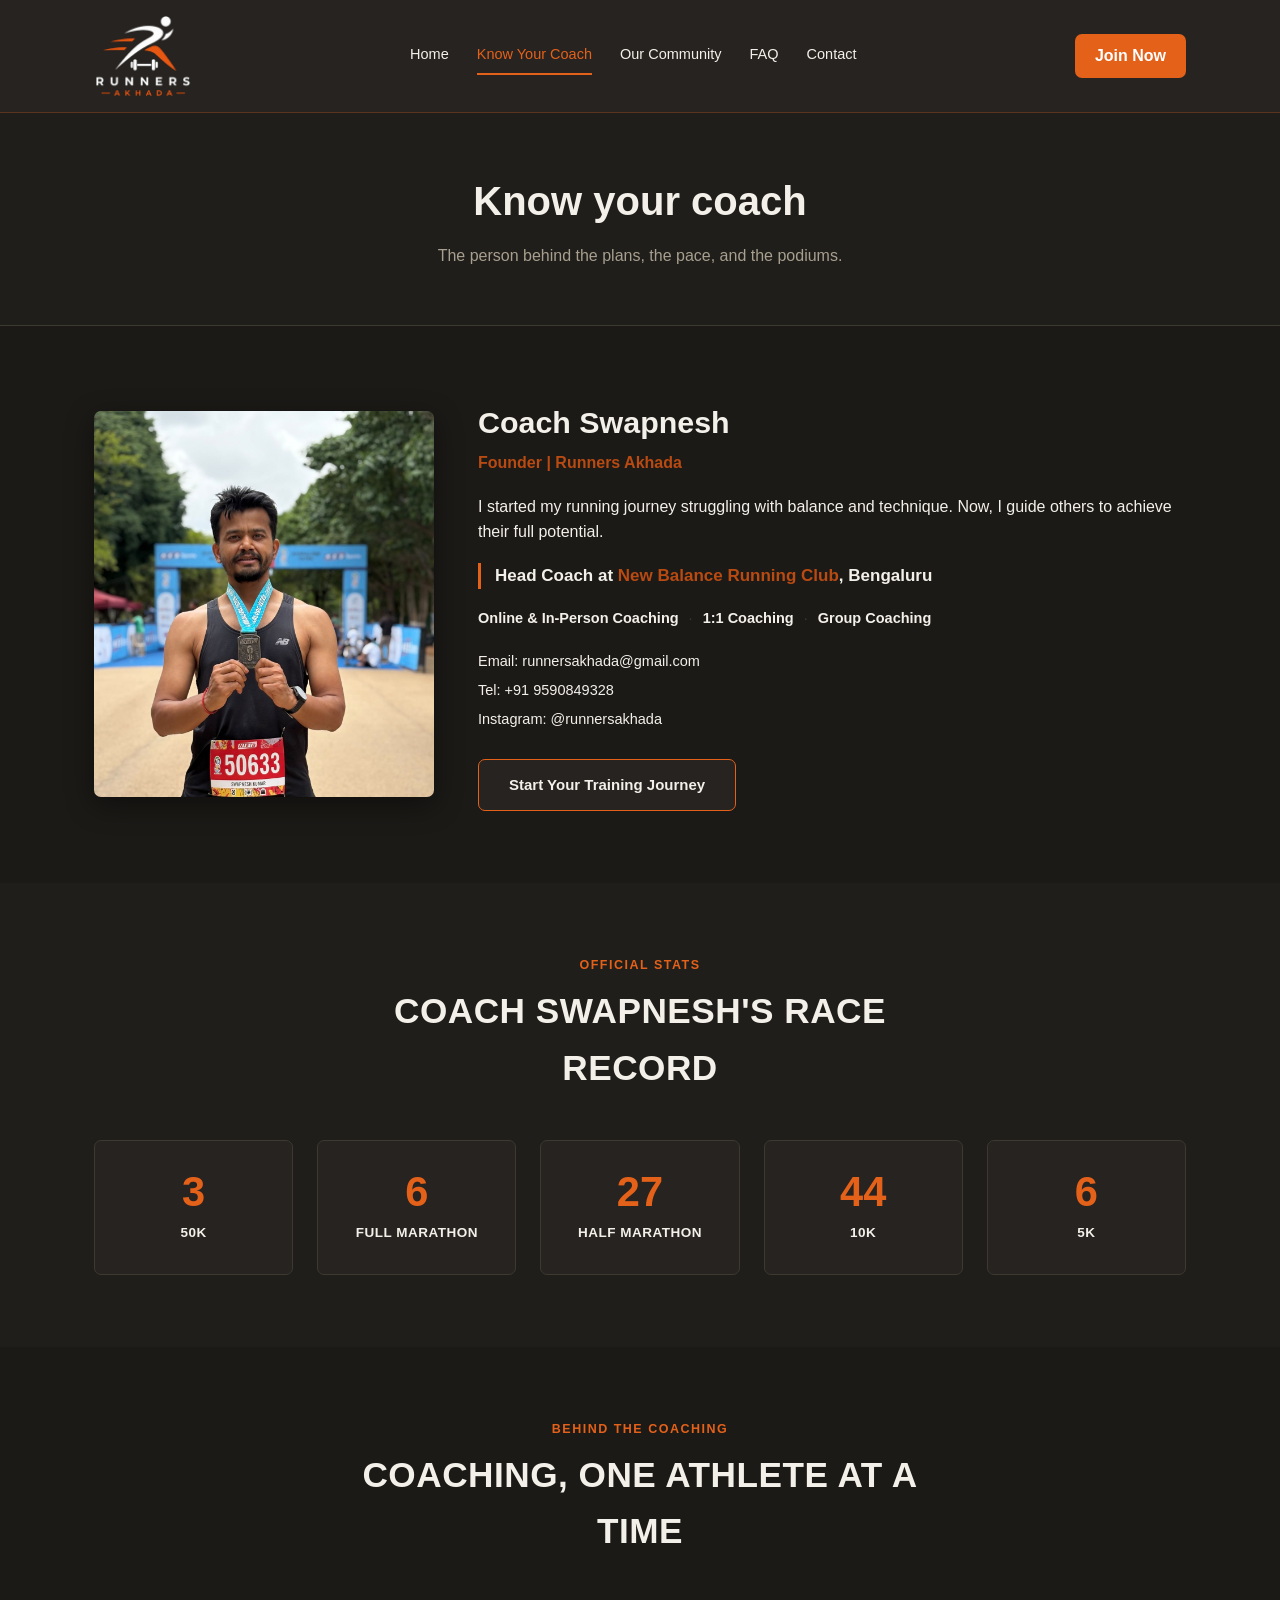
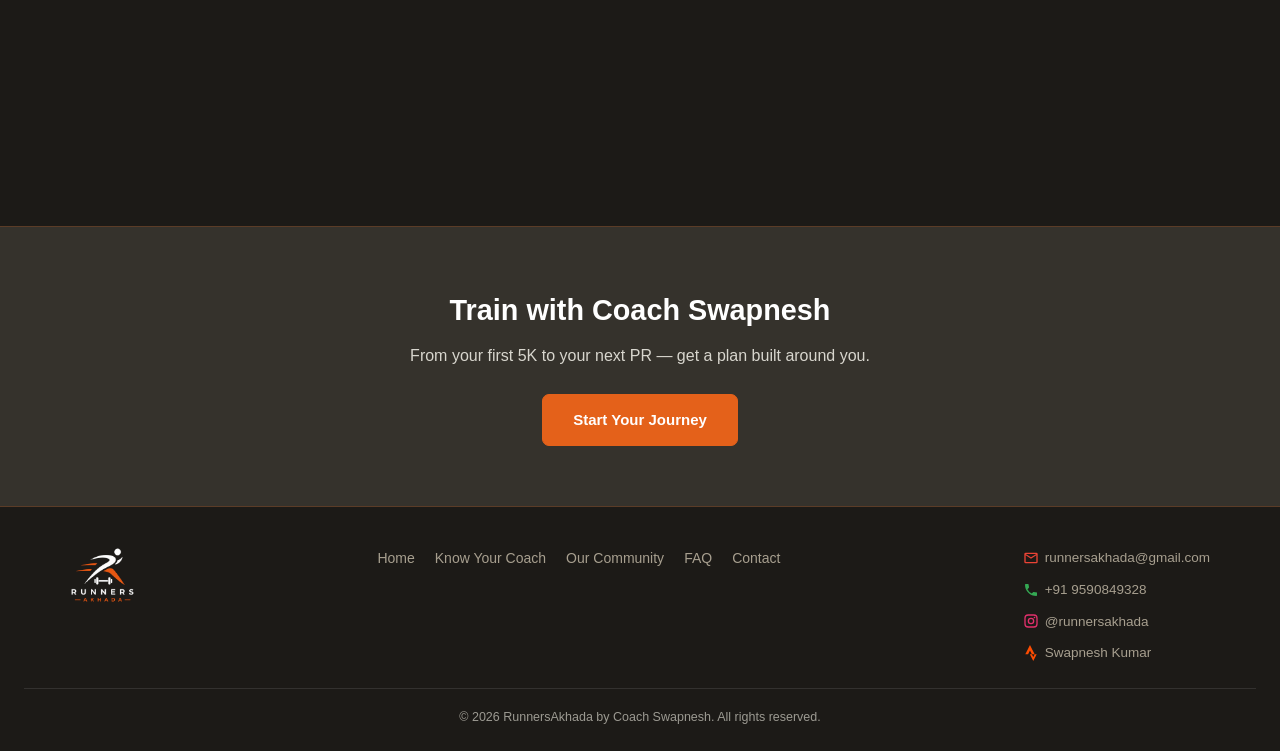
==== commit 2acf7ac0: "trainee video and alignment gaps" ====
--- a/coach.html
+++ b/coach.html
@@ -102,10 +102,9 @@
       <div class="eyebrow">Behind the coaching</div>
       <h2>Coaching, one athlete at a time</h2>
     </div>
-    <div class="grid grid-2">
-      <img src="https://framerusercontent.com/images/MWQJ2oXomYD1Ax98qj75iZ4owGE.png" alt="Athlete winning a race" style="border-radius:10px;">
-      <img src="https://framerusercontent.com/images/8lKQIagOcEDwIqkeNZQlhcYDmXc.png" alt="Coach explaining something to an athlete" style="border-radius:10px;">
-    </div>
+    <video muted loop playsinline preload="metadata" class="autoplay-on-scroll" style="max-height:75vh;width:auto;max-width:100%;border-radius:12px;display:block;margin:0 auto;">
+      <source src="assets/Trainee.mp4" type="video/mp4">
+    </video>
   </div>
 </section>
 
@@ -134,9 +133,19 @@
       <div class="icon-strava"><a href="https://strava.app.link/IM3KowOZn5b" target="_blank" rel="noopener"><svg viewBox="0 0 24 24"><path d="M15.387 17.944l-2.089-4.116h-3.065L15.387 24l5.15-10.172h-3.066m-7.008-5.599l2.836 5.598h4.172L10.463 0l-7 13.828h4.169"/></svg> Swapnesh Kumar</a></div>
     </div>
   </div>
-  <div class="footer-bottom">&copy; 2026 Runner's Akhada by Coach Swapnesh. All rights reserved.</div>
+  <div class="footer-bottom">&copy; 2026 RunnersAkhada by Coach Swapnesh. All rights reserved.</div>
 </footer>
 
 <script src="assets/script.js"></script>
+<script>
+document.querySelectorAll('.autoplay-on-scroll').forEach(function (video) {
+  var observer = new IntersectionObserver(function (entries) {
+    entries.forEach(function (entry) {
+      if (entry.isIntersecting) { video.play(); } else { video.pause(); }
+    });
+  }, { threshold: 0.3 });
+  observer.observe(video);
+});
+</script>
 </body>
 </html>
--- a/assets/style.css
+++ b/assets/style.css
@@ -244,12 +244,13 @@
   font-weight: 600;
   font-size: 15px;
   cursor: pointer;
-  border: none;
+  border: 1.5px solid transparent;
   transition: transform 0.15s ease, background 0.2s;
 }
 
 .btn-primary {
   background: var(--gold);
+  border-color: var(--gold);
   color: #fff;
 }
 .btn-primary:hover { background: var(--gold-dark); transform: translateY(-1px); }
@@ -479,7 +480,31 @@
 }
 .testimonial-card .body { padding: 20px; }
 .testimonial-card h4 { font-size: 15px; color: var(--gold); margin-bottom: 8px; }
-.testimonial-card p.quote { font-size: 14px; color: var(--text-muted); font-style: italic; margin-bottom: 14px; }
+.testimonial-card p.quote {
+  font-size: 14px;
+  color: var(--text-muted);
+  font-style: italic;
+  margin-bottom: 14px;
+  display: -webkit-box;
+  -webkit-line-clamp: 5;
+  -webkit-box-orient: vertical;
+  overflow: hidden;
+}
+.testimonial-card.expanded p.quote {
+  -webkit-line-clamp: unset;
+  overflow: visible;
+}
+.testimonial-card .read-more {
+  background: none;
+  border: none;
+  color: var(--gold);
+  font-size: 13px;
+  font-weight: 600;
+  cursor: pointer;
+  padding: 0;
+  margin-bottom: 14px;
+}
+.testimonial-card .read-more:hover { text-decoration: underline; }
 .testimonial-card .who { font-size: 13.5px; font-weight: 700; color: var(--text-main); }
 .testimonial-card .role { font-size: 12.5px; color: var(--text-muted); }
 
@@ -798,8 +823,9 @@
 .footer-logo { height: 56px; width: auto; }
 .footer-links { display: flex; gap: 20px; flex-wrap: wrap; font-size: 14px; }
 .footer-links a:hover { color: var(--gold); }
-.footer-contact { font-size: 13.5px; line-height: 1.9; }
-.footer-contact div,
+.footer-contact { font-size: 13.5px; }
+.footer-contact > div { display: flex; align-items: center; gap: 6px; margin-bottom: 10px; }
+.footer-contact > div:last-child { margin-bottom: 0; }
 .footer-contact a { display: inline-flex; align-items: center; gap: 6px; }
 .footer-contact svg { width: 16px; height: 16px; flex-shrink: 0; }
 .footer-contact .icon-email svg { fill: #ea4335; }
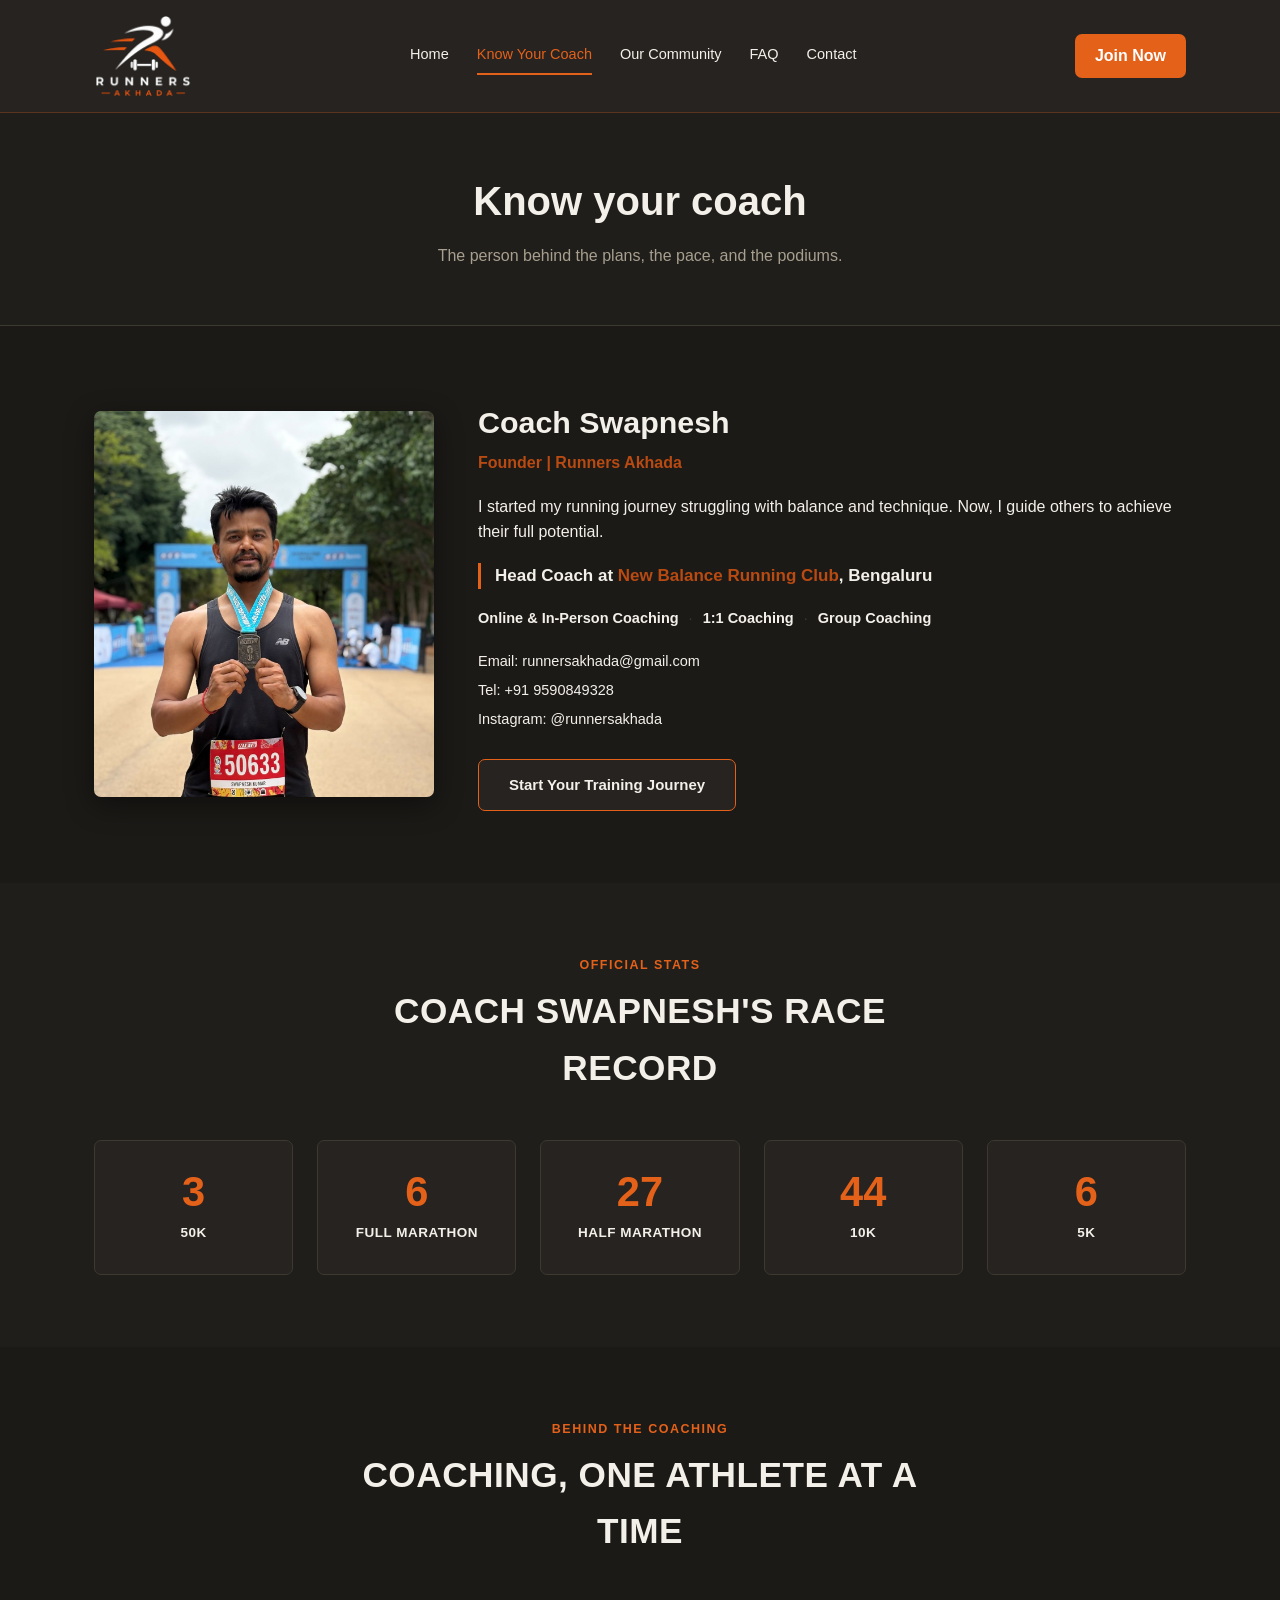
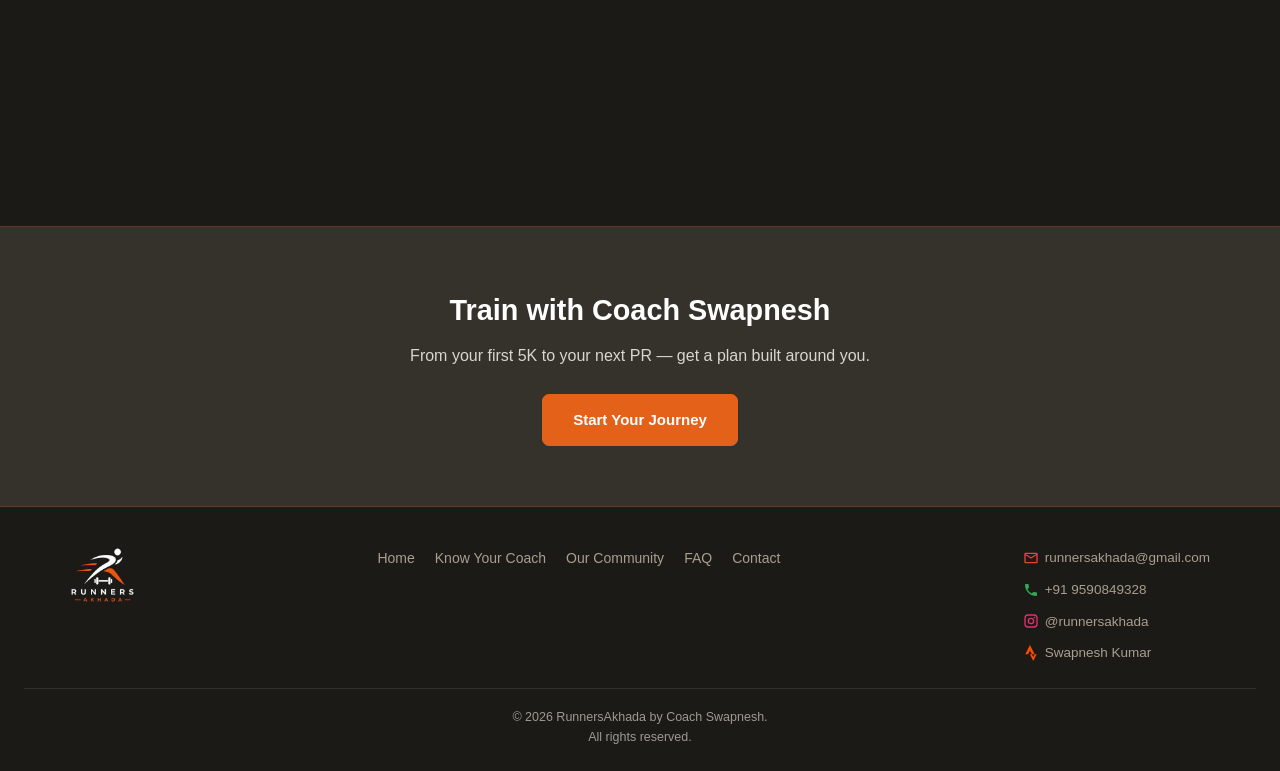
==== commit 21788067: "alignment issues" ====
--- a/coach.html
+++ b/coach.html
@@ -127,13 +127,13 @@
       <a href="contact.html">Contact</a>
     </div>
     <div class="footer-contact">
-      <div class="icon-email"><svg viewBox="0 0 24 24"><path d="M20 4H4a2 2 0 0 0-2 2v12a2 2 0 0 0 2 2h16a2 2 0 0 0 2-2V6a2 2 0 0 0-2-2zm0 2-8 5-8-5h16zm0 12H4V8l8 5 8-5v10z"/></svg> runnersakhada@gmail.com</div>
-      <div class="icon-phone"><svg viewBox="0 0 24 24"><path d="M6.62 10.79a15.05 15.05 0 0 0 6.59 6.59l2.2-2.2a1 1 0 0 1 1.01-.24c1.12.37 2.33.57 3.58.57a1 1 0 0 1 1 1V20a1 1 0 0 1-1 1A17 17 0 0 1 3 4a1 1 0 0 1 1-1h3.5a1 1 0 0 1 1 1c0 1.25.2 2.46.57 3.58a1 1 0 0 1-.24 1.01l-2.2 2.2z"/></svg> +91 9590849328</div>
+      <div class="icon-email"><a href="mailto:runnersakhada@gmail.com"><svg viewBox="0 0 24 24"><path d="M20 4H4a2 2 0 0 0-2 2v12a2 2 0 0 0 2 2h16a2 2 0 0 0 2-2V6a2 2 0 0 0-2-2zm0 2-8 5-8-5h16zm0 12H4V8l8 5 8-5v10z"/></svg> runnersakhada@gmail.com</a></div>
+      <div class="icon-phone"><a href="tel:+919590849328"><svg viewBox="0 0 24 24"><path d="M6.62 10.79a15.05 15.05 0 0 0 6.59 6.59l2.2-2.2a1 1 0 0 1 1.01-.24c1.12.37 2.33.57 3.58.57a1 1 0 0 1 1 1V20a1 1 0 0 1-1 1A17 17 0 0 1 3 4a1 1 0 0 1 1-1h3.5a1 1 0 0 1 1 1c0 1.25.2 2.46.57 3.58a1 1 0 0 1-.24 1.01l-2.2 2.2z"/></svg> +91 9590849328</a></div>
       <div class="icon-instagram"><a href="https://www.instagram.com/runnersakhada/" target="_blank" rel="noopener"><svg viewBox="0 0 24 24"><path d="M7.8 2h8.4A5.8 5.8 0 0 1 22 7.8v8.4a5.8 5.8 0 0 1-5.8 5.8H7.8A5.8 5.8 0 0 1 2 16.2V7.8A5.8 5.8 0 0 1 7.8 2zm-.2 2A3.6 3.6 0 0 0 4 7.6v8.8A3.6 3.6 0 0 0 7.6 20h8.8a3.6 3.6 0 0 0 3.6-3.6V7.6A3.6 3.6 0 0 0 16.4 4H7.6zm9.65 1.5a1.25 1.25 0 1 1 0 2.5 1.25 1.25 0 0 1 0-2.5zM12 7a5 5 0 1 1 0 10 5 5 0 0 1 0-10zm0 2a3 3 0 1 0 0 6 3 3 0 0 0 0-6z"/></svg> @runnersakhada</a></div>
       <div class="icon-strava"><a href="https://strava.app.link/IM3KowOZn5b" target="_blank" rel="noopener"><svg viewBox="0 0 24 24"><path d="M15.387 17.944l-2.089-4.116h-3.065L15.387 24l5.15-10.172h-3.066m-7.008-5.599l2.836 5.598h4.172L10.463 0l-7 13.828h4.169"/></svg> Swapnesh Kumar</a></div>
     </div>
   </div>
-  <div class="footer-bottom">&copy; 2026 RunnersAkhada by Coach Swapnesh. All rights reserved.</div>
+  <div class="footer-bottom">&copy; 2026 RunnersAkhada by Coach Swapnesh.<br>All rights reserved.</div>
 </footer>
 
 <script src="assets/script.js"></script>
--- a/assets/style.css
+++ b/assets/style.css
@@ -189,6 +189,7 @@
   max-width: 760px;
   margin: 0 auto;
 }
+.hero-video .hero-inner .btn + .btn { margin-left: 12px; }
 
 .hero {
   position: relative;
@@ -802,7 +803,7 @@
   text-align: center;
   padding: 60px 24px;
 }
-.cta-band h2 { font-size: 1.8rem; margin-bottom: 10px; }
+.cta-band h2 { font-size: clamp(1.4rem, 4vw, 1.8rem); margin-bottom: 10px; white-space: nowrap; }
 .cta-band p { color: #d8d6ce; margin-bottom: 26px; }
 
 /* ---------- Footer ---------- */
@@ -859,3 +860,20 @@
   margin-left: auto;
   margin-right: auto;
 }
+
+/* ---------- Mobile fixes ---------- */
+@media (max-width: 620px) {
+  .hero-video .hero-inner .btn {
+    display: block;
+    width: 100%;
+    max-width: 280px;
+    margin: 0 auto 12px !important;
+    text-align: center;
+  }
+  .coach-meta .divider { display: none; }
+  .coach-meta {
+    flex-direction: column;
+    align-items: flex-start;
+    gap: 6px;
+  }
+}
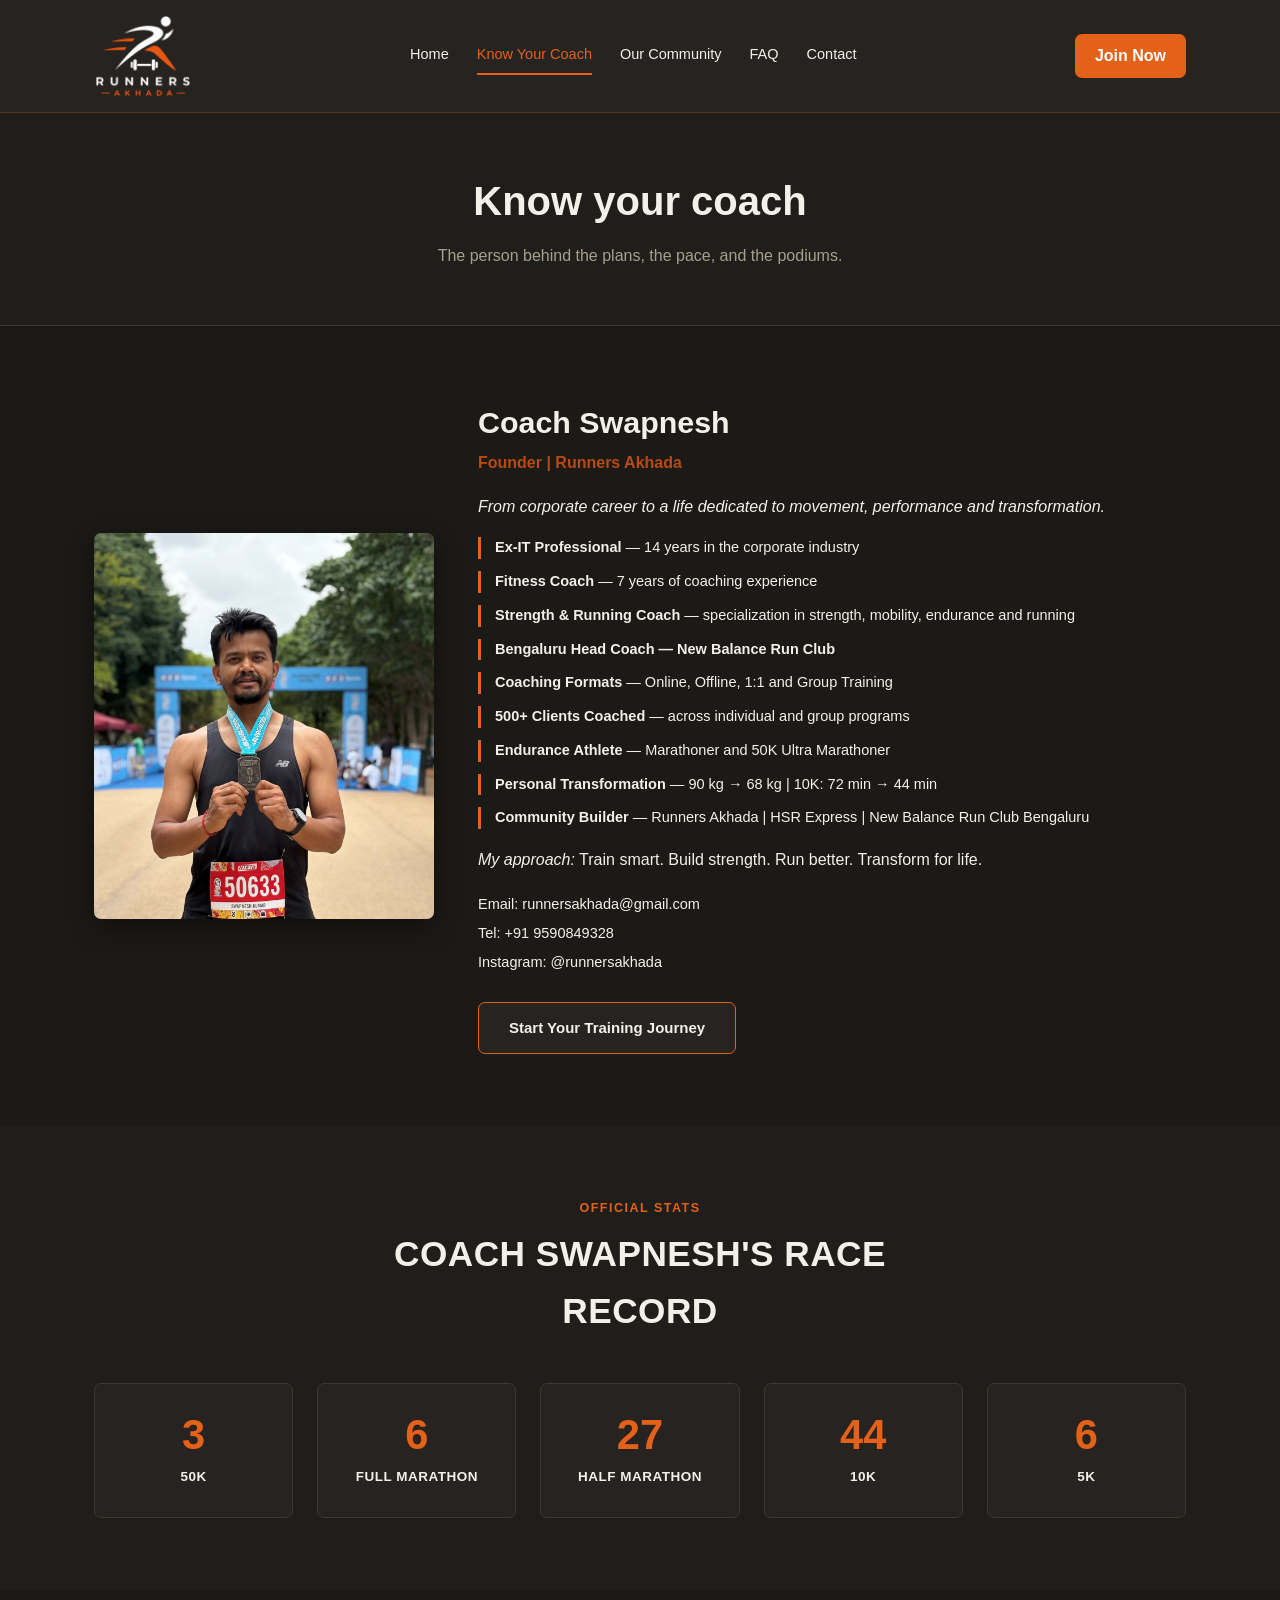
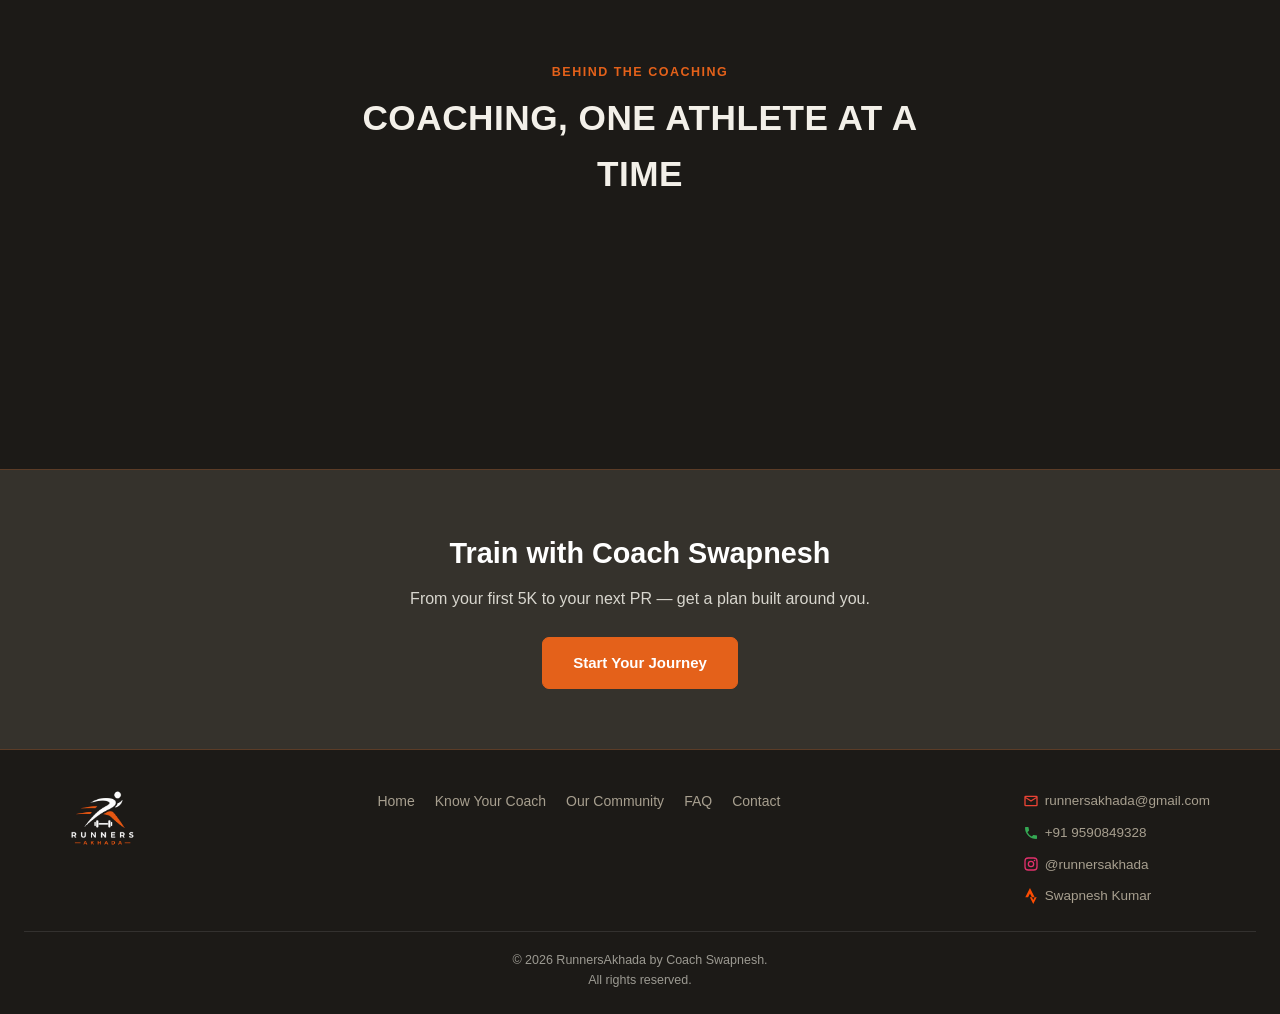
==== commit 377285c6: "kyc page profile data change" ====
--- a/coach.html
+++ b/coach.html
@@ -42,17 +42,19 @@
       <div>
         <div class="coach-title">Coach Swapnesh</div>
         <div class="coach-sub">Founder | Runners Akhada</div>
-        <p>I started my running journey struggling with balance and technique. Now, I guide others to achieve their full potential.</p>
-
-        <div class="coach-highlight">Head Coach at <span>New Balance Running Club</span>, Bengaluru</div>
-
-        <div class="coach-meta">
-          <span>Online &amp; In-Person Coaching</span>
-          <span class="divider">&middot;</span>
-          <span>1:1 Coaching</span>
-          <span class="divider">&middot;</span>
-          <span>Group Coaching</span>
-        </div>
+        <p><em>From corporate career to a life dedicated to movement, performance and transformation.</em></p>
+        <ul class="coach-bullets">
+          <li><strong>Ex-IT Professional</strong> — 14 years in the corporate industry</li>
+          <li><strong>Fitness Coach</strong> — 7 years of coaching experience</li>
+          <li><strong>Strength &amp; Running Coach</strong> — specialization in strength, mobility, endurance and running</li>
+          <li><strong>Bengaluru Head Coach — New Balance Run Club</strong></li>
+          <li><strong>Coaching Formats</strong> — Online, Offline, 1:1 and Group Training</li>
+          <li><strong>500+ Clients Coached</strong> — across individual and group programs</li>
+          <li><strong>Endurance Athlete</strong> — Marathoner and 50K Ultra Marathoner</li>
+          <li><strong>Personal Transformation</strong> — 90 kg → 68 kg | 10K: 72 min → 44 min</li>
+          <li><strong>Community Builder</strong> — Runners Akhada | HSR Express | New Balance Run Club Bengaluru</li>
+        </ul>
+        <p><em>My approach:</em> Train smart. Build strength. Run better. Transform for life.</p>
 
         <div class="coach-contact">
           <div>Email: runnersakhada@gmail.com</div>
--- a/assets/style.css
+++ b/assets/style.css
@@ -596,6 +596,18 @@
   color: var(--border);
   font-weight: 400;
 }
+.coach-bullets {
+  list-style: none;
+  margin: 18px 0;
+}
+.coach-bullets li {
+  border-left: 3px solid var(--gold);
+  padding-left: 14px;
+  margin-bottom: 12px;
+  line-height: 1.5;
+  font-size: 14.5px;
+  color: var(--text-main);
+}
 .coach-contact { margin-top: 20px; font-size: 14.5px; color: var(--text-main); }
 .coach-contact div { margin-bottom: 6px; }
 
